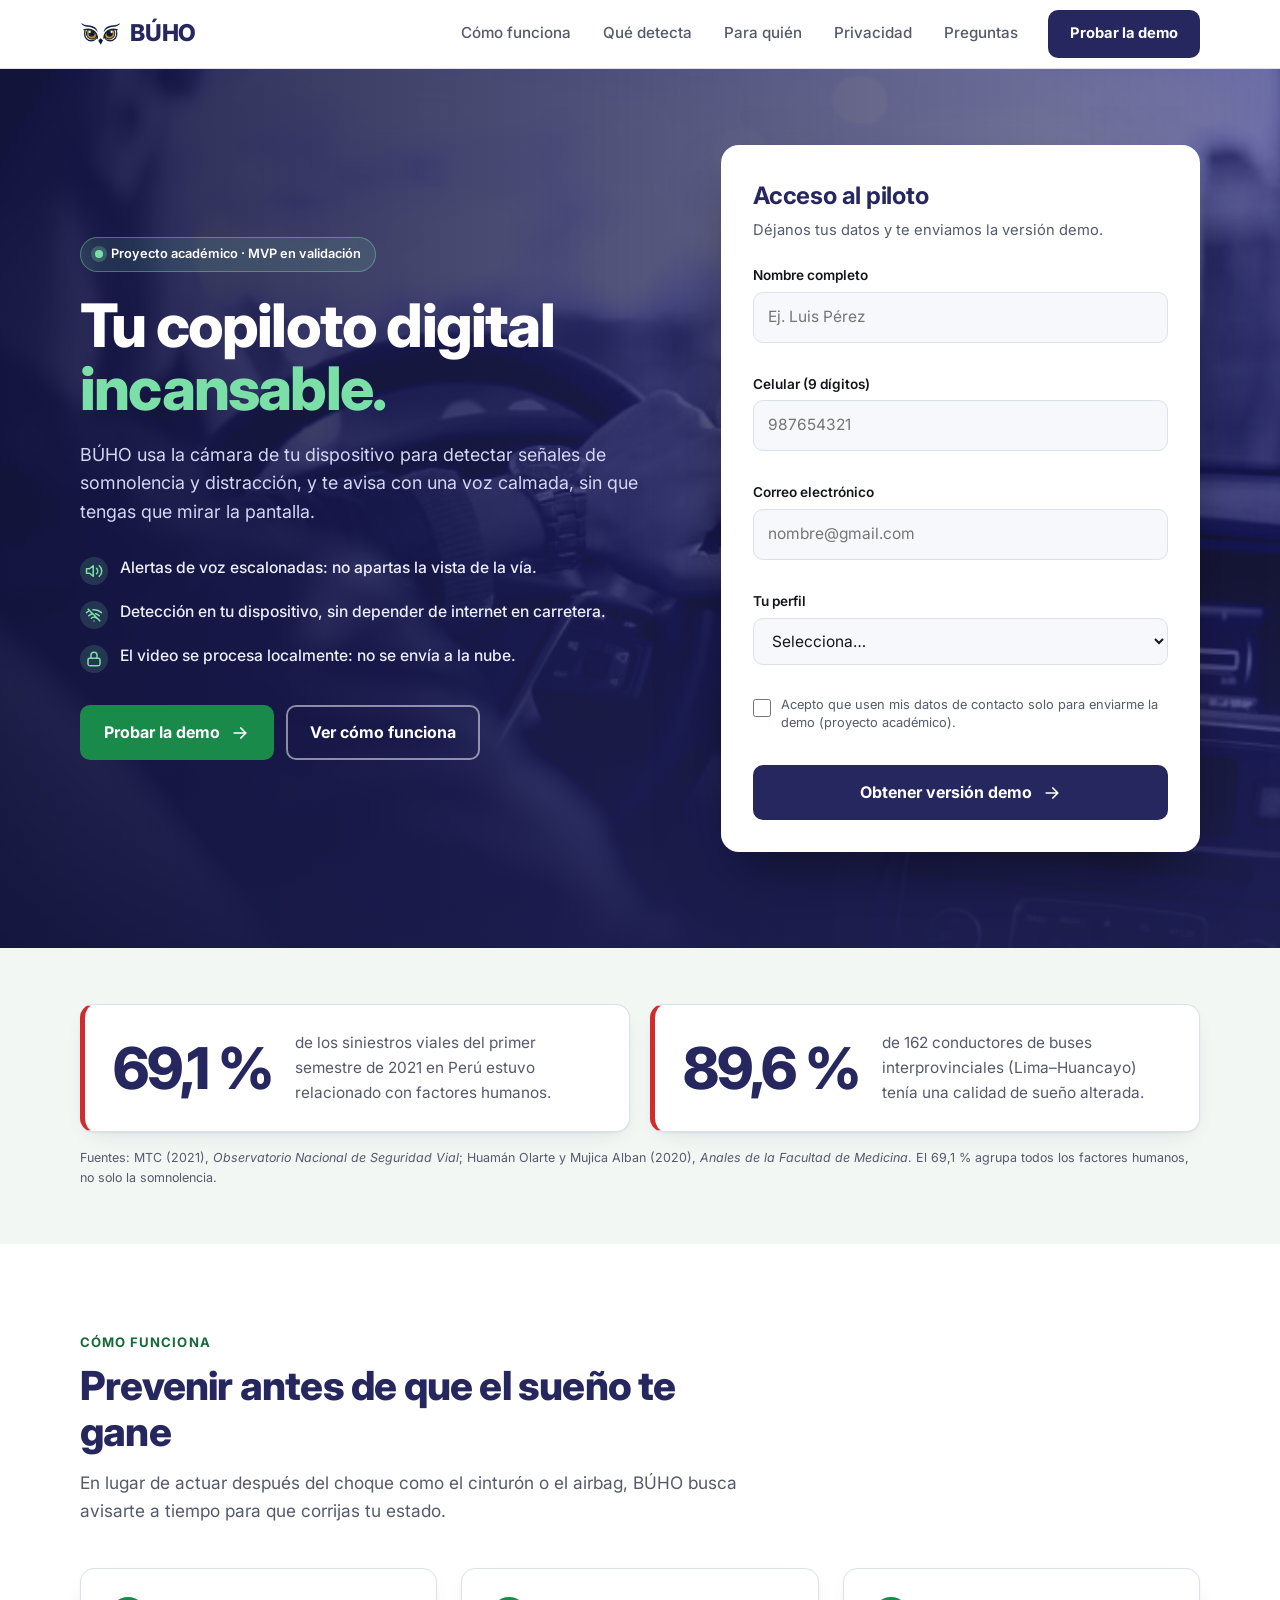
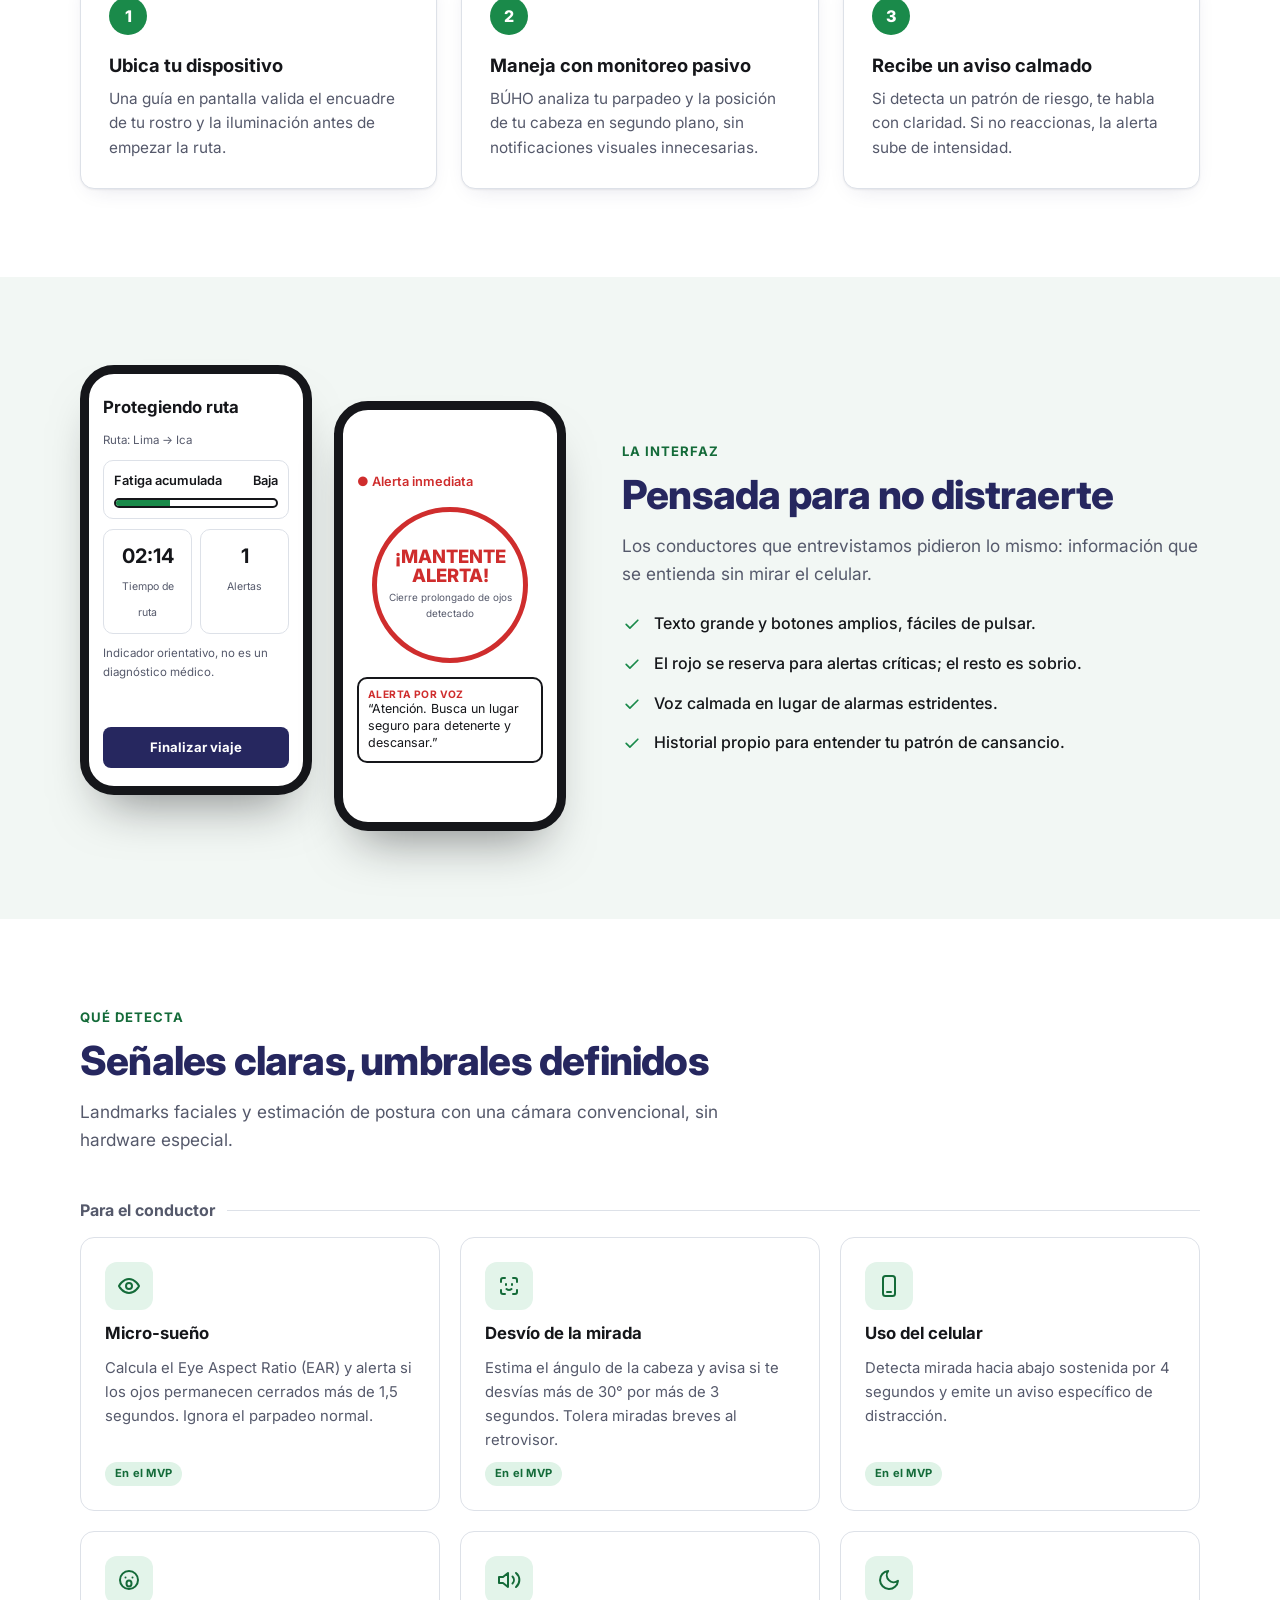
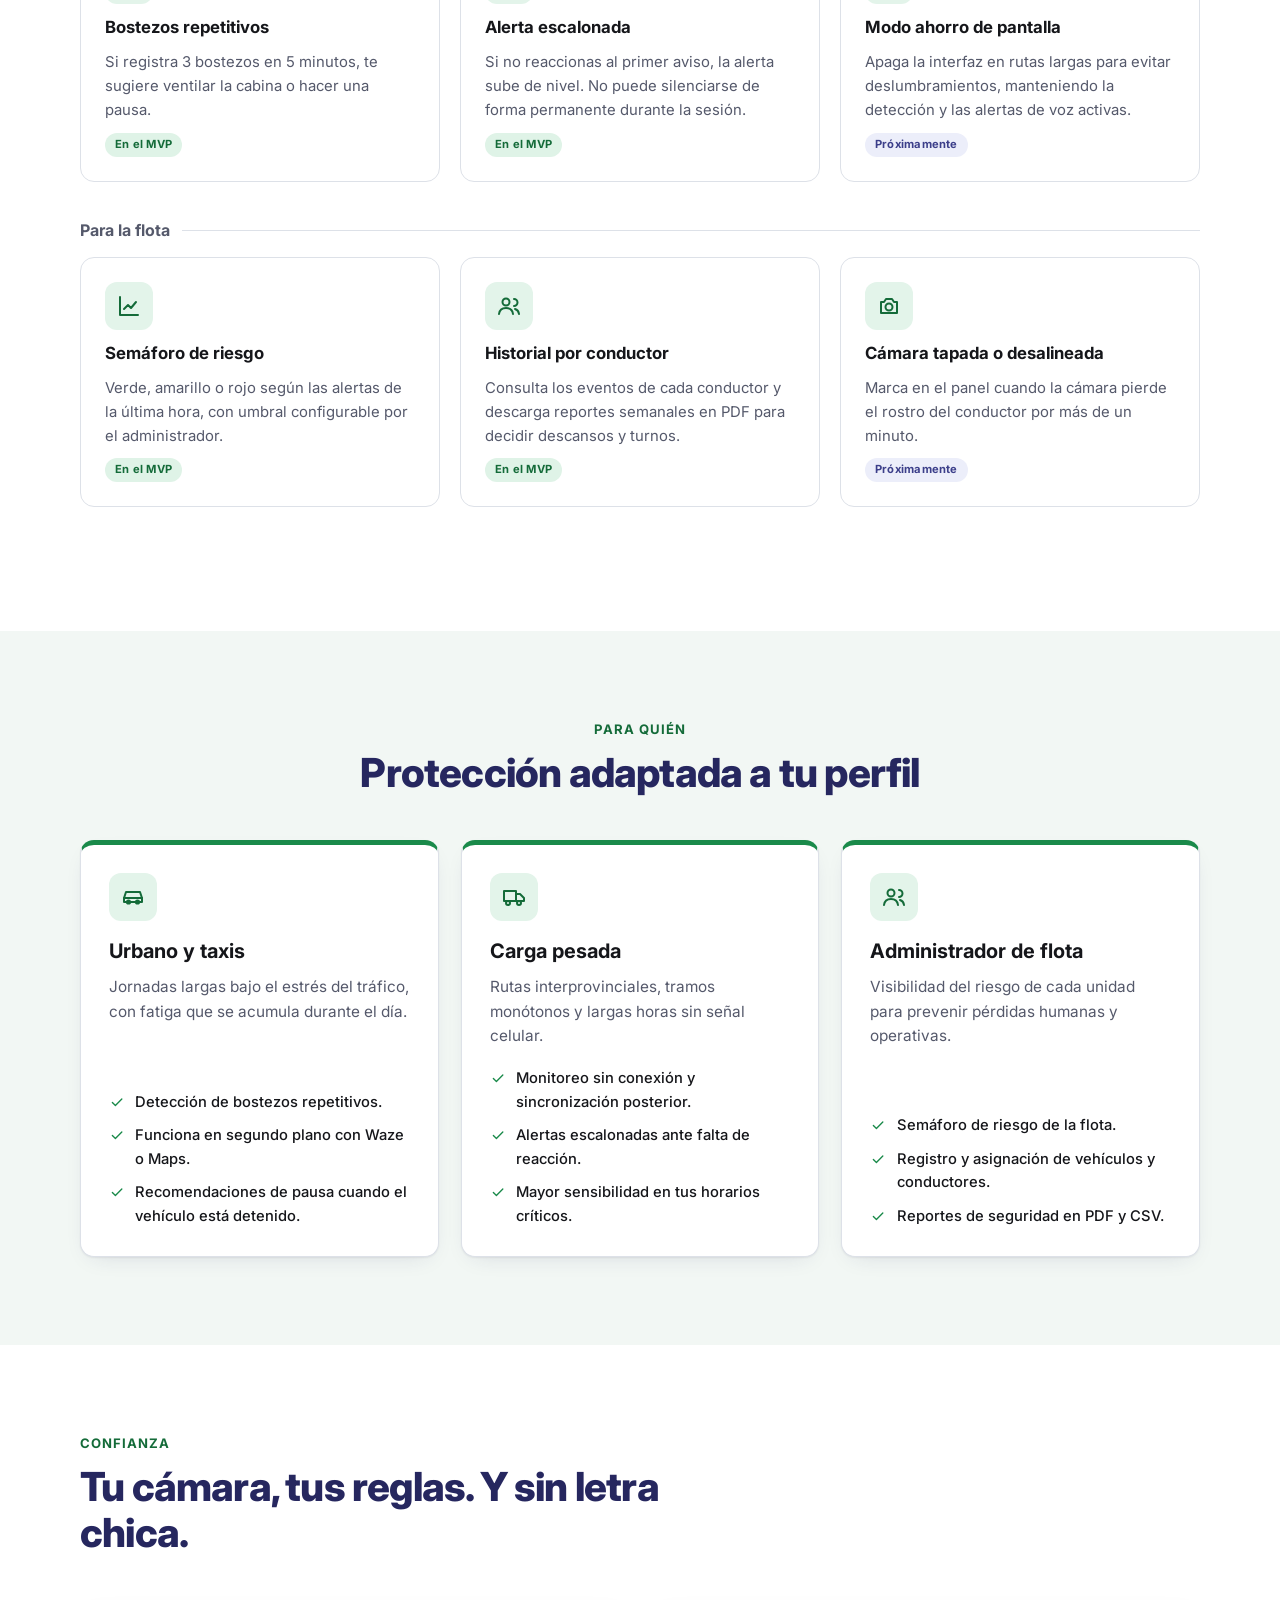
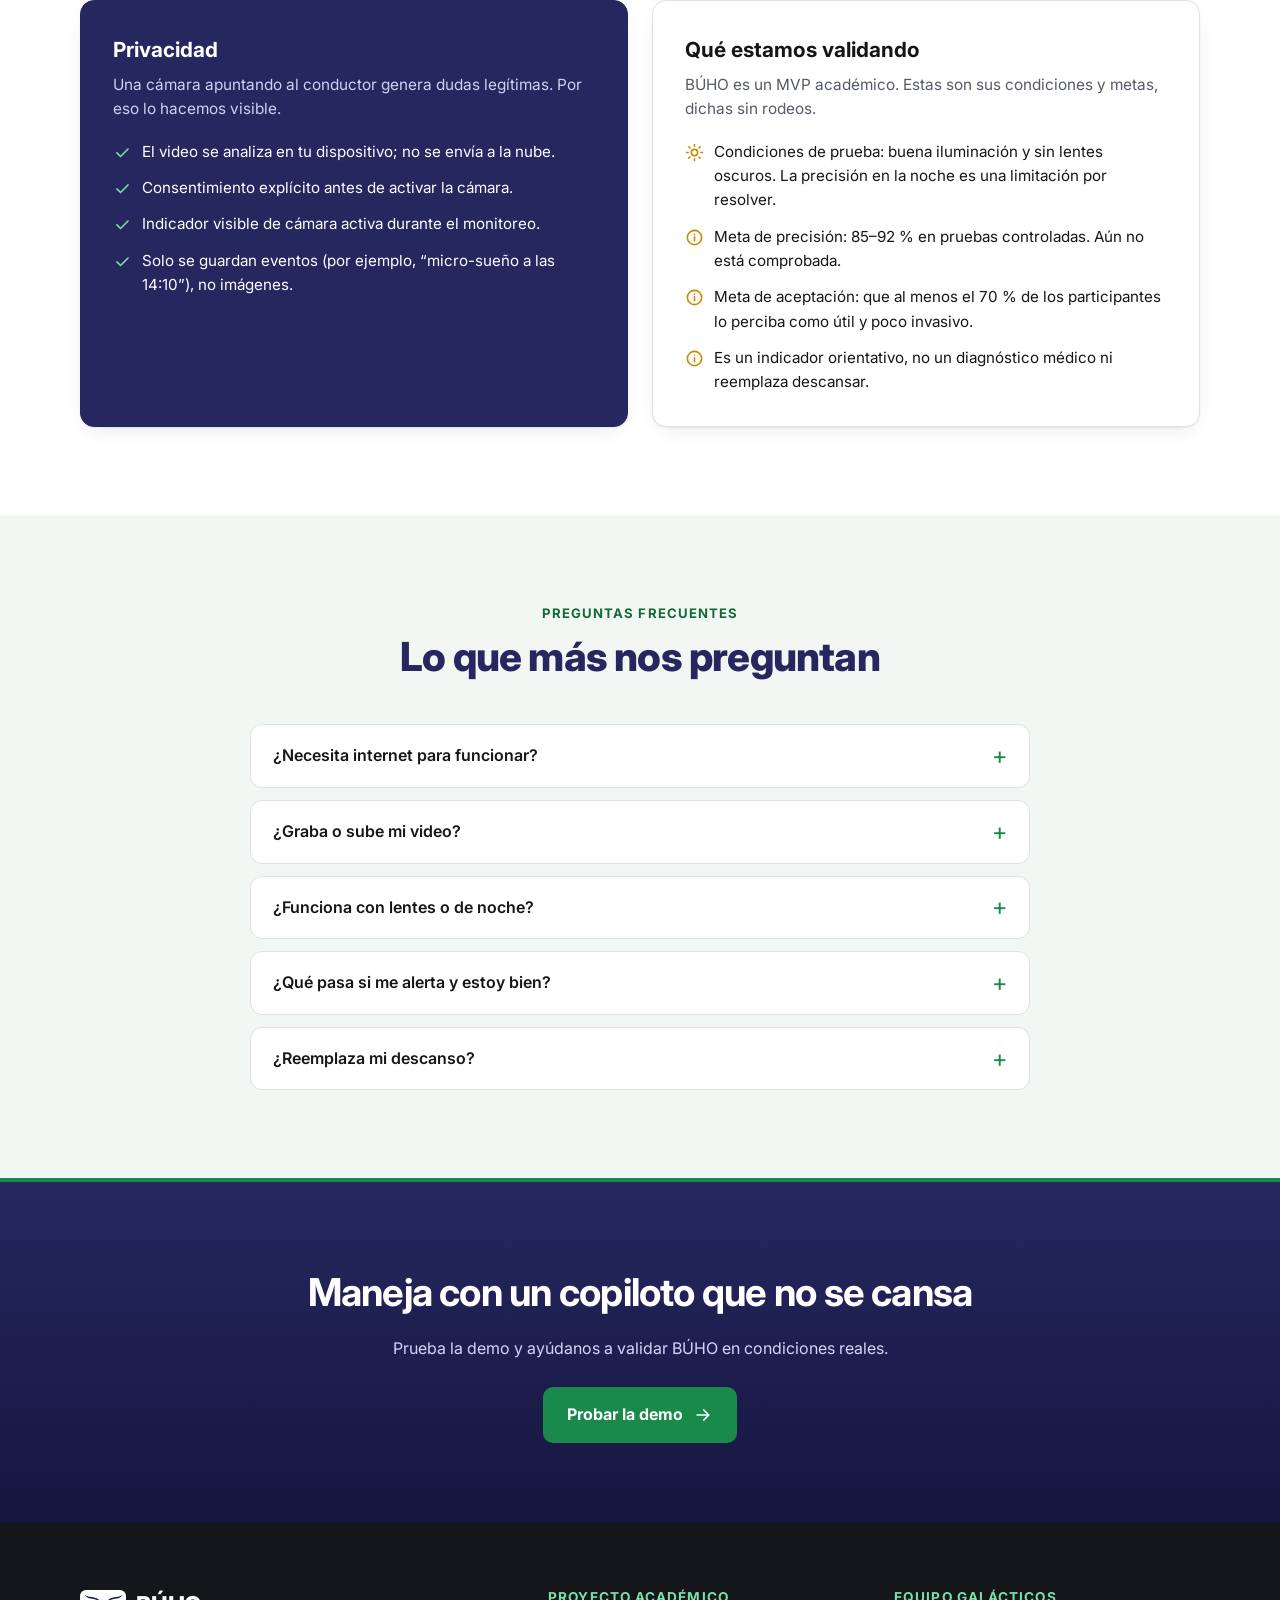
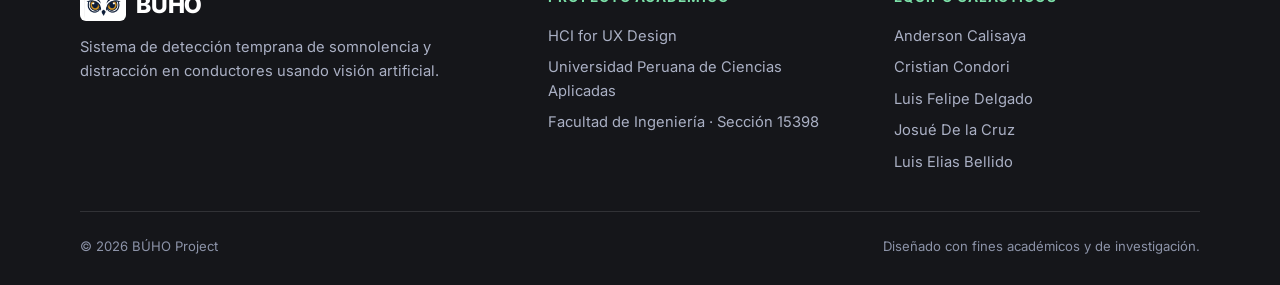
==== index.html @ 2d9fdbb0 "Subida inicial de landing page BUHO" ====
<!DOCTYPE html>
<html lang="es">
<head>
  <meta charset="UTF-8">
  <meta name="viewport" content="width=device-width, initial-scale=1.0">
  <title>BÚHO | Tu copiloto digital incansable</title>
  <meta name="description" content="BÚHO detecta señales de somnolencia y distracción con la cámara de tu dispositivo y te avisa con una alerta de voz calmada, sin que apartes la vista de la vía.">

  <link rel="preconnect" href="https://fonts.googleapis.com">
  <link rel="preconnect" href="https://fonts.gstatic.com" crossorigin>
  <link href="https://fonts.googleapis.com/css2?family=Inter:wght@400;500;600;700;800&display=swap" rel="stylesheet">

  <!-- Separación de estilos en hoja externa -->
  <link rel="icon" href="favicon.ico" type="image/x-icon">
  <link rel="stylesheet" href="css/styles.css">
</head>
<body>
  <a class="skip" href="#contenido">Saltar al contenido</a>

  <!-- Sprite de iconos SVG reutilizables -->
  <svg class="svg-sprite" width="0" height="0" aria-hidden="true">
    <defs>
      <symbol id="i-eye" viewBox="0 0 24 24"><path d="M2 12s3.5-7 10-7 10 7 10 7-3.5 7-10 7S2 12 2 12z"/><circle cx="12" cy="12" r="3"/></symbol>
      <symbol id="i-face" viewBox="0 0 24 24"><path d="M4 8V6a2 2 0 0 1 2-2h2M16 4h2a2 2 0 0 1 2 2v2M20 16v2a2 2 0 0 1-2 2h-2M8 20H6a2 2 0 0 1-2-2v-2"/><path d="M9 10v1M15 10v1M9.5 15c1.5 1.2 3.5 1.2 5 0"/></symbol>
      <symbol id="i-phone" viewBox="0 0 24 24"><rect x="6" y="2" width="12" height="20" rx="2.5"/><path d="M10 18h4"/></symbol>
      <symbol id="i-yawn" viewBox="0 0 24 24"><circle cx="12" cy="12" r="9"/><path d="M8.5 9.5h.01M15.5 9.5h.01"/><ellipse cx="12" cy="15.5" rx="2.5" ry="3"/></symbol>
      <symbol id="i-voice" viewBox="0 0 24 24"><path d="M11 5 6 9H2v6h4l5 4V5z"/><path d="M15.5 8.5a5 5 0 0 1 0 7M19 5a9 9 0 0 1 0 14"/></symbol>
      <symbol id="i-lock" viewBox="0 0 24 24"><rect x="4" y="11" width="16" height="10" rx="2"/><path d="M8 11V7a4 4 0 0 1 8 0v4"/></symbol>
      <symbol id="i-wifi-off" viewBox="0 0 24 24"><path d="M2 2l20 20M8.5 16.4a5 5 0 0 1 7 0M2 8.8a15 15 0 0 1 4.2-2.7M10.7 5.1A15 15 0 0 1 22 8.8M5 12.9a10 10 0 0 1 5.2-2.7M14 10.3a10 10 0 0 1 5 2.6"/><path d="M12 20h.01"/></symbol>
      <symbol id="i-moon" viewBox="0 0 24 24"><path d="M21 12.8A9 9 0 1 1 11.2 3a7 7 0 0 0 9.8 9.8z"/></symbol>
      <symbol id="i-chart" viewBox="0 0 24 24"><path d="M3 3v18h18"/><path d="m7 15 4-4 3 3 5-6"/></symbol>
      <symbol id="i-clock" viewBox="0 0 24 24"><circle cx="12" cy="12" r="9"/><path d="M12 7v5l3 2"/></symbol>
      <symbol id="i-camera" viewBox="0 0 24 24"><path d="M4 8h3l2-3h6l2 3h3v11H4z"/><circle cx="12" cy="13" r="3.5"/></symbol>
      <symbol id="i-car" viewBox="0 0 24 24"><path d="M3 17v-4l2-6h14l2 6v4z"/><path d="M3 13h18"/><circle cx="7.5" cy="17" r="1.6"/><circle cx="16.5" cy="17" r="1.6"/></symbol>
      <symbol id="i-truck" viewBox="0 0 24 24"><path d="M2 6h12v10H2zM14 9h4l4 4v3h-8"/><circle cx="6" cy="18" r="2"/><circle cx="17" cy="18" r="2"/></symbol>
      <symbol id="i-users" viewBox="0 0 24 24"><circle cx="9" cy="8" r="3.5"/><path d="M2 20c.5-4 3.5-6 7-6s6.5 2 7 6M17 5a3.5 3.5 0 0 1 0 7M22 20c-.3-2.5-1.7-4.3-4-5"/></symbol>
      <symbol id="i-check" viewBox="0 0 24 24"><path d="m5 12.5 4.5 4.5L19 7.5"/></symbol>
      <symbol id="i-info" viewBox="0 0 24 24"><circle cx="12" cy="12" r="9"/><path d="M12 11v5M12 8h.01"/></symbol>
      <symbol id="i-arrow" viewBox="0 0 24 24"><path d="M5 12h14M13 6l6 6-6 6"/></symbol>
      <symbol id="i-menu" viewBox="0 0 24 24"><path d="M4 7h16M4 12h16M4 17h16"/></symbol>
      <symbol id="i-sun" viewBox="0 0 24 24"><circle cx="12" cy="12" r="4"/><path d="M12 2v2M12 20v2M2 12h2M20 12h2M4.9 4.9l1.4 1.4M17.7 17.7l1.4 1.4M4.9 19.1l1.4-1.4M17.7 6.3l1.4-1.4"/></symbol>
    </defs>
  </svg>

  <header>
    <div class="wrap barra">
      <a class="marca" href="#inicio" aria-label="BÚHO, ir al inicio">
        <img src="[data-uri]" alt="" aria-hidden="true" width="40" height="26"> BÚHO
      </a>
      <button class="burger" id="burger" type="button" aria-expanded="false" aria-controls="menu" aria-label="Abrir menú">
        <svg class="ico" aria-hidden="true"><use href="#i-menu"/></svg>
      </button>
      <nav class="menu" id="menu" aria-label="Principal">
        <a href="#como-funciona">Cómo funciona</a>
        <a href="#deteccion">Qué detecta</a>
        <a href="#para-quien">Para quién</a>
        <a href="#privacidad">Privacidad</a>
        <a href="#faq">Preguntas</a>
        <a class="btn btn-primario" href="#registro">Probar la demo</a>
      </nav>
    </div>
  </header>

  <main id="contenido">
    <!-- ================= HERO ================= -->
    <section class="hero" id="inicio" aria-labelledby="titulo-hero">
      <div class="wrap hero-grid">
        <div>
          <p class="etiqueta"><span class="punto" aria-hidden="true"></span> Proyecto académico · MVP en validación</p>
          <h1 id="titulo-hero">Tu copiloto digital <em>incansable.</em></h1>
          <p class="lead">BÚHO usa la cámara de tu dispositivo para detectar señales de somnolencia y distracción, y te avisa con una voz calmada, sin que tengas que mirar la pantalla.</p>

          <ul class="puntos-clave">
            <li><svg class="ico" aria-hidden="true"><use href="#i-voice"/></svg> Alertas de voz escalonadas: no apartas la vista de la vía.</li>
            <li><svg class="ico" aria-hidden="true"><use href="#i-wifi-off"/></svg> Detección en tu dispositivo, sin depender de internet en carretera.</li>
            <li><svg class="ico" aria-hidden="true"><use href="#i-lock"/></svg> El video se procesa localmente: no se envía a la nube.</li>
          </ul>

          <div class="hero-acciones">
            <a class="btn btn-verde" href="#registro">Probar la demo <svg class="ico" aria-hidden="true"><use href="#i-arrow"/></svg></a>
            <a class="btn btn-borde" href="#como-funciona">Ver cómo funciona</a>
          </div>
        </div>

        <!-- Formulario en contenedor complementario semántico -->
        <aside class="form-card" id="registro" aria-labelledby="titulo-form">
          <form id="form-demo" novalidate>
            <h2 id="titulo-form">Acceso al piloto</h2>
            <p class="sub">Déjanos tus datos y te enviamos la versión demo.</p>

            <div class="campo" id="c-nombre">
              <label for="nombre">Nombre completo</label>
              <input id="nombre" name="nombre" type="text" autocomplete="name" placeholder="Ej. Luis Pérez" minlength="2" required aria-describedby="e-nombre">
              <p class="err" id="e-nombre" aria-live="polite"></p>
            </div>
            <div class="campo" id="c-cel">
              <label for="cel">Celular (9 dígitos)</label>
              <input id="cel" name="cel" type="tel" inputmode="numeric" autocomplete="tel-national" placeholder="987654321" maxlength="9" pattern="9[0-9]{8}" required aria-describedby="e-cel">
              <p class="err" id="e-cel" aria-live="polite"></p>
            </div>
            <div class="campo" id="c-correo">
              <label for="correo">Correo electrónico</label>
              <input id="correo" name="correo" type="email" autocomplete="email" placeholder="nombre@gmail.com" required aria-describedby="e-correo">
              <p class="err" id="e-correo" aria-live="polite"></p>
            </div>
            <div class="campo" id="c-perfil">
              <label for="perfil">Tu perfil</label>
              <select id="perfil" name="perfil" required aria-describedby="e-perfil">
                <option value="" selected disabled>Selecciona…</option>
                <option value="urbano">Conductor urbano (particular o taxi)</option>
                <option value="pesada">Carga pesada o interprovincial</option>
                <option value="gestor">Gerente o administrador de flota</option>
              </select>
              <p class="err" id="e-perfil" aria-live="polite"></p>
            </div>
            <label class="acepto" id="c-acepto" for="acepto">
              <input type="checkbox" id="acepto" name="acepto" required aria-describedby="e-acepto">
              <span>Acepto que usen mis datos de contacto solo para enviarme la demo (proyecto académico).</span>
            </label>
            <p class="err" id="e-acepto" aria-live="polite"></p>

            <button type="submit" class="btn btn-primario btn-bloque">Obtener versión demo <svg class="ico" aria-hidden="true"><use href="#i-arrow"/></svg></button>
          </form>

          <div class="exito" id="exito" hidden>
            <svg class="ico" aria-hidden="true"><use href="#i-check"/></svg>
            <h2>¡Registro listo!</h2>
            <p id="exito-texto">Gracias, <b id="exito-nombre"></b>. Este es un demo académico: tus datos no se enviaron a ningún servidor.</p>
            <a class="btn btn-primario" id="btn-descarga" href="#" hidden>Abrir la demo <svg class="ico" aria-hidden="true"><use href="#i-arrow"/></svg></a>
          </div>
        </aside>
      </div>
    </section>

    <!-- ================= CIFRAS ================= -->
    <section class="cifras" aria-label="Estadísticas de seguridad vial en Perú">
      <div class="wrap">
        <div class="cifras-grid">
          <div class="cifra reveal">
            <strong>69,1 %</strong>
            <p>de los siniestros viales del primer semestre de 2021 en Perú estuvo relacionado con factores humanos.</p>
          </div>
          <div class="cifra reveal">
            <strong>89,6 %</strong>
            <p>de 162 conductores de buses interprovinciales (Lima–Huancayo) tenía una calidad de sueño alterada.</p>
          </div>
        </div>
        <p class="fuente">Fuentes: MTC (2021), <cite>Observatorio Nacional de Seguridad Vial</cite>; Huamán Olarte y Mujica Alban (2020), <cite>Anales de la Facultad de Medicina</cite>. El 69,1 % agrupa todos los factores humanos, no solo la somnolencia.</p>
      </div>
    </section>

    <!-- ================= CÓMO FUNCIONA ================= -->
    <section id="como-funciona" aria-labelledby="t-como">
      <div class="wrap">
        <div class="cab-seccion">
          <p class="sobre">Cómo funciona</p>
          <h2 class="titulo" id="t-como">Prevenir antes de que el sueño te gane</h2>
          <p class="intro">En lugar de actuar después del choque como el cinturón o el airbag, BÚHO busca avisarte a tiempo para que corrijas tu estado.</p>
        </div>
        <ol class="pasos">
          <li class="paso reveal">
            <h3>Ubica tu dispositivo</h3>
            <p>Una guía en pantalla valida el encuadre de tu rostro y la iluminación antes de empezar la ruta.</p>
          </li>
          <li class="paso reveal">
            <h3>Maneja con monitoreo pasivo</h3>
            <p>BÚHO analiza tu parpadeo y la posición de tu cabeza en segundo plano, sin notificaciones visuales innecesarias.</p>
          </li>
          <li class="paso reveal">
            <h3>Recibe un aviso calmado</h3>
            <p>Si detecta un patrón de riesgo, te habla con claridad. Si no reaccionas, la alerta sube de intensidad.</p>
          </li>
        </ol>
      </div>
    </section>

    <!-- ================= PANTALLAS ================= -->
    <section class="pantallas" aria-labelledby="t-pant">
      <div class="wrap pantallas-grid">
        <figure class="telefonos reveal" role="img" aria-label="Pantallas de la aplicación: monitoreo activo y alerta de somnolencia">
          <div class="tel" aria-hidden="true">
            <h4>Protegiendo ruta</h4>
            <small>Ruta: Lima → Ica</small>
            <div class="t-card">
              <div class="t-fila"><span>Fatiga acumulada</span><span>Baja</span></div>
              <div class="t-barra"><i></i></div>
            </div>
            <div class="t-metricas">
              <div class="t-card"><strong>02:14</strong><span>Tiempo de ruta</span></div>
              <div class="t-card"><strong>1</strong><span>Alertas</span></div>
            </div>
            <small>Indicador orientativo, no es un diagnóstico médico.</small>
            <div class="t-btn">Finalizar viaje</div>
          </div>
          <div class="tel t-alerta" aria-hidden="true">
            <div class="t-fila"><span class="t-estado-alerta">● Alerta inmediata</span></div>
            <div class="t-circulo"><strong>¡MANTENTE ALERTA!</strong><small>Cierre prolongado de ojos detectado</small></div>
            <div class="t-voz"><b>ALERTA POR VOZ</b>“Atención. Busca un lugar seguro para detenerte y descansar.”</div>
          </div>
        </figure>
        <div>
          <p class="sobre">La interfaz</p>
          <h2 class="titulo" id="t-pant">Pensada para no distraerte</h2>
          <p class="intro intro-pantallas">Los conductores que entrevistamos pidieron lo mismo: información que se entienda sin mirar el celular.</p>
          <ul class="lista-tick">
            <li><svg class="ico" aria-hidden="true"><use href="#i-check"/></svg> Texto grande y botones amplios, fáciles de pulsar.</li>
            <li><svg class="ico" aria-hidden="true"><use href="#i-check"/></svg> El rojo se reserva para alertas críticas; el resto es sobrio.</li>
            <li><svg class="ico" aria-hidden="true"><use href="#i-check"/></svg> Voz calmada en lugar de alarmas estridentes.</li>
            <li><svg class="ico" aria-hidden="true"><use href="#i-check"/></svg> Historial propio para entender tu patrón de cansancio.</li>
          </ul>
        </div>
      </div>
    </section>

    <!-- ================= QUÉ DETECTA ================= -->
    <section id="deteccion" aria-labelledby="t-det">
      <div class="wrap">
        <div class="cab-seccion">
          <p class="sobre">Qué detecta</p>
          <h2 class="titulo" id="t-det">Señales claras, umbrales definidos</h2>
          <p class="intro">Landmarks faciales y estimación de postura con una cámara convencional, sin hardware especial.</p>
        </div>

        <h3 class="grupo-titulo">Para el conductor</h3>
        <div class="grid-cards">
          <article class="feature reveal">
            <div class="f-ico"><svg class="ico" aria-hidden="true"><use href="#i-eye"/></svg></div>
            <h3>Micro-sueño</h3>
            <p>Calcula el Eye Aspect Ratio (EAR) y alerta si los ojos permanecen cerrados más de 1,5 segundos. Ignora el parpadeo normal.</p>
            <span class="tag tag-mvp">En el MVP</span>
          </article>
          <article class="feature reveal">
            <div class="f-ico"><svg class="ico" aria-hidden="true"><use href="#i-face"/></svg></div>
            <h3>Desvío de la mirada</h3>
            <p>Estima el ángulo de la cabeza y avisa si te desvías más de 30° por más de 3 segundos. Tolera miradas breves al retrovisor.</p>
            <span class="tag tag-mvp">En el MVP</span>
          </article>
          <article class="feature reveal">
            <div class="f-ico"><svg class="ico" aria-hidden="true"><use href="#i-phone"/></svg></div>
            <h3>Uso del celular</h3>
            <p>Detecta mirada hacia abajo sostenida por 4 segundos y emite un aviso específico de distracción.</p>
            <span class="tag tag-mvp">En el MVP</span>
          </article>
          <article class="feature reveal">
            <div class="f-ico"><svg class="ico" aria-hidden="true"><use href="#i-yawn"/></svg></div>
            <h3>Bostezos repetitivos</h3>
            <p>Si registra 3 bostezos en 5 minutos, te sugiere ventilar la cabina o hacer una pausa.</p>
            <span class="tag tag-mvp">En el MVP</span>
          </article>
          <article class="feature reveal">
            <div class="f-ico"><svg class="ico" aria-hidden="true"><use href="#i-voice"/></svg></div>
            <h3>Alerta escalonada</h3>
            <p>Si no reaccionas al primer aviso, la alerta sube de nivel. No puede silenciarse de forma permanente durante la sesión.</p>
            <span class="tag tag-mvp">En el MVP</span>
          </article>
          <article class="feature reveal">
            <div class="f-ico"><svg class="ico" aria-hidden="true"><use href="#i-moon"/></svg></div>
            <h3>Modo ahorro de pantalla</h3>
            <p>Apaga la interfaz en rutas largas para evitar deslumbramientos, manteniendo la detección y las alertas de voz activas.</p>
            <span class="tag tag-prox">Próximamente</span>
          </article>
        </div>

        <h3 class="grupo-titulo">Para la flota</h3>
        <div class="grid-cards">
          <article class="feature reveal">
            <div class="f-ico"><svg class="ico" aria-hidden="true"><use href="#i-chart"/></svg></div>
            <h3>Semáforo de riesgo</h3>
            <p>Verde, amarillo o rojo según las alertas de la última hora, con umbral configurable por el administrador.</p>
            <span class="tag tag-mvp">En el MVP</span>
          </article>
          <article class="feature reveal">
            <div class="f-ico"><svg class="ico" aria-hidden="true"><use href="#i-users"/></svg></div>
            <h3>Historial por conductor</h3>
            <p>Consulta los eventos de cada conductor y descarga reportes semanales en PDF para decidir descansos y turnos.</p>
            <span class="tag tag-mvp">En el MVP</span>
          </article>
          <article class="feature reveal">
            <div class="f-ico"><svg class="ico" aria-hidden="true"><use href="#i-camera"/></svg></div>
            <h3>Cámara tapada o desalineada</h3>
            <p>Marca en el panel cuando la cámara pierde el rostro del conductor por más de un minuto.</p>
            <span class="tag tag-prox">Próximamente</span>
          </article>
        </div>
      </div>
    </section>

    <!-- ================= PARA QUIÉN ================= -->
    <section class="segmentos" id="para-quien" aria-labelledby="t-seg">
      <div class="wrap">
        <div class="cab-seccion centro">
          <p class="sobre">Para quién</p>
          <h2 class="titulo" id="t-seg">Protección adaptada a tu perfil</h2>
        </div>
        <div class="seg-grid">
          <article class="seg reveal">
            <div class="f-ico"><svg class="ico" aria-hidden="true"><use href="#i-car"/></svg></div>
            <h3>Urbano y taxis</h3>
            <p>Jornadas largas bajo el estrés del tráfico, con fatiga que se acumula durante el día.</p>
            <ul>
              <li><svg class="ico" aria-hidden="true"><use href="#i-check"/></svg> Detección de bostezos repetitivos.</li>
              <li><svg class="ico" aria-hidden="true"><use href="#i-check"/></svg> Funciona en segundo plano con Waze o Maps.</li>
              <li><svg class="ico" aria-hidden="true"><use href="#i-check"/></svg> Recomendaciones de pausa cuando el vehículo está detenido.</li>
            </ul>
          </article>
          <article class="seg reveal">
            <div class="f-ico"><svg class="ico" aria-hidden="true"><use href="#i-truck"/></svg></div>
            <h3>Carga pesada</h3>
            <p>Rutas interprovinciales, tramos monótonos y largas horas sin señal celular.</p>
            <ul>
              <li><svg class="ico" aria-hidden="true"><use href="#i-check"/></svg> Monitoreo sin conexión y sincronización posterior.</li>
              <li><svg class="ico" aria-hidden="true"><use href="#i-check"/></svg> Alertas escalonadas ante falta de reacción.</li>
              <li><svg class="ico" aria-hidden="true"><use href="#i-check"/></svg> Mayor sensibilidad en tus horarios críticos.</li>
            </ul>
          </article>
          <article class="seg reveal">
            <div class="f-ico"><svg class="ico" aria-hidden="true"><use href="#i-users"/></svg></div>
            <h3>Administrador de flota</h3>
            <p>Visibilidad del riesgo de cada unidad para prevenir pérdidas humanas y operativas.</p>
            <ul>
              <li><svg class="ico" aria-hidden="true"><use href="#i-check"/></svg> Semáforo de riesgo de la flota.</li>
              <li><svg class="ico" aria-hidden="true"><use href="#i-check"/></svg> Registro y asignación de vehículos y conductores.</li>
              <li><svg class="ico" aria-hidden="true"><use href="#i-check"/></svg> Reportes de seguridad en PDF y CSV.</li>
            </ul>
          </article>
        </div>
      </div>
    </section>

    <!-- ================= PRIVACIDAD Y TRANSPARENCIA ================= -->
    <section id="privacidad" aria-labelledby="t-priv">
      <div class="wrap">
        <div class="cab-seccion">
          <p class="sobre">Confianza</p>
          <h2 class="titulo" id="t-priv">Tu cámara, tus reglas. Y sin letra chica.</h2>
        </div>
        <div class="dos-col">
          <article class="panel oscuro reveal">
            <h3>Privacidad</h3>
            <p>Una cámara apuntando al conductor genera dudas legítimas. Por eso lo hacemos visible.</p>
            <ul>
              <li><svg class="ico" aria-hidden="true"><use href="#i-check"/></svg> El video se analiza en tu dispositivo; no se envía a la nube.</li>
              <li><svg class="ico" aria-hidden="true"><use href="#i-check"/></svg> Consentimiento explícito antes de activar la cámara.</li>
              <li><svg class="ico" aria-hidden="true"><use href="#i-check"/></svg> Indicador visible de cámara activa durante el monitoreo.</li>
              <li><svg class="ico" aria-hidden="true"><use href="#i-check"/></svg> Solo se guardan eventos (por ejemplo, “micro-sueño a las 14:10”), no imágenes.</li>
            </ul>
          </article>
          <article class="panel reveal">
            <h3>Qué estamos validando</h3>
            <p>BÚHO es un MVP académico. Estas son sus condiciones y metas, dichas sin rodeos.</p>
            <ul>
              <li><svg class="ico" aria-hidden="true"><use href="#i-sun"/></svg> Condiciones de prueba: buena iluminación y sin lentes oscuros. La precisión en la noche es una limitación por resolver.</li>
              <li><svg class="ico" aria-hidden="true"><use href="#i-info"/></svg> Meta de precisión: 85–92 % en pruebas controladas. Aún no está comprobada.</li>
              <li><svg class="ico" aria-hidden="true"><use href="#i-info"/></svg> Meta de aceptación: que al menos el 70 % de los participantes lo perciba como útil y poco invasivo.</li>
              <li><svg class="ico" aria-hidden="true"><use href="#i-info"/></svg> Es un indicador orientativo, no un diagnóstico médico ni reemplaza descansar.</li>
            </ul>
          </article>
        </div>
      </div>
    </section>

    <!-- ================= FAQ ================= -->
    <section id="faq" class="seccion-faq" aria-labelledby="t-faq">
      <div class="wrap">
        <div class="cab-seccion centro">
          <p class="sobre">Preguntas frecuentes</p>
          <h2 class="titulo" id="t-faq">Lo que más nos preguntan</h2>
        </div>
        <div class="faq">
          <details>
            <summary>¿Necesita internet para funcionar?</summary>
            <p>No para detectar ni para alertar: el análisis ocurre en tu dispositivo. Los eventos se guardan localmente y se sincronizan cuando recuperas conexión.</p>
          </details>
          <details>
            <summary>¿Graba o sube mi video?</summary>
            <p>No. La cámara se usa para analizar tu rostro en tiempo real y el video no se envía a la nube. Lo que se guarda son eventos, como la hora y el tipo de alerta.</p>
          </details>
          <details>
            <summary>¿Funciona con lentes o de noche?</summary>
            <p>En el MVP medimos la caída de precisión con luz diurna, luz artificial, lentes transparentes y lentes oscuros. Con lentes oscuros o poca luz puede fallar, y es una limitación que estamos documentando.</p>
          </details>
          <details>
            <summary>¿Qué pasa si me alerta y estoy bien?</summary>
            <p>Puedes ajustar el tipo de alerta y el volumen. Las alertas por somnolencia no se pueden silenciar de forma permanente durante una sesión activa, por seguridad.</p>
          </details>
          <details>
            <summary>¿Reemplaza mi descanso?</summary>
            <p>No. BÚHO es un apoyo para detectar señales tempranas, no un diagnóstico médico. Si estás cansado, detente en un lugar seguro.</p>
          </details>
        </div>
      </div>
    </section>

    <!-- ================= CTA FINAL ================= -->
    <section class="cta-final" aria-labelledby="t-cta">
      <div class="wrap">
        <h2 id="t-cta">Maneja con un copiloto que no se cansa</h2>
        <p>Prueba la demo y ayúdanos a validar BÚHO en condiciones reales.</p>
        <a class="btn btn-verde" href="#registro">Probar la demo <svg class="ico" aria-hidden="true"><use href="#i-arrow"/></svg></a>
      </div>
    </section>
  </main>

  <footer>
    <div class="wrap">
      <div class="footer-grid">
        <div>
          <div class="marca"><img src="[data-uri]" alt="" aria-hidden="true" width="40" height="26"> BÚHO</div>
          <p>Sistema de detección temprana de somnolencia y distracción en conductores usando visión artificial.</p>
        </div>
        <div>
          <h4>Proyecto académico</h4>
          <ul>
            <li>HCI for UX Design</li>
            <li>Universidad Peruana de Ciencias Aplicadas</li>
            <li>Facultad de Ingeniería · Sección 15398</li>
          </ul>
        </div>
        <div>
          <h4>Equipo Galácticos</h4>
          <ul>
            <li>Anderson Calisaya</li>
            <li>Cristian Condori</li>
            <li>Luis Felipe Delgado</li>
            <li>Josué De la Cruz</li>
            <li>Luis Elias Bellido</li>
          </ul>
        </div>
      </div>
      <div class="copy">
        <span>© 2026 BÚHO Project</span>
        <span>Diseñado con fines académicos y de investigación.</span>
      </div>
    </div>
  </footer>

  <!-- Carga del script externo al final del documento para acelerar el renderizado -->
  <script src="js/main.js"></script>
</body>
</html>
---- css/styles.css ----
/* BÚHO · Landing · hoja de estilos */
/* ===== Guía de estilos BÚHO: fondo blanco, azul marino para acciones, rojo/naranja solo para alertas ===== */
:root {
  --navy: #26275f;
  --navy-dark: #15163f;
  --navy-soft: #eceefa;
  --ink: #15161a;
  --muted: #55596b;
  --bg: #f2f7f4;
  --card: #ffffff;
  --line: #dde1e8;
  --ok: #1a8a4a;
  --green: #1a8a4a;
  --green-dark: #146b39;
  --green-soft: #e3f4ea;
  --mint: #7be0a8;
  --warn: #c98a00;
  --danger: #cf2d2d;
  --radius: 14px;
  --shadow: 0 1px 2px rgba(21, 22, 26, .06), 0 8px 24px -12px rgba(38, 39, 95, .18);
  --max: 1120px;
}

* { box-sizing: border-box; margin: 0; padding: 0; }
html { scroll-behavior: smooth; scroll-padding-top: 84px; }
body { font-family: "Inter", system-ui, "Segoe UI", sans-serif; color: var(--ink); background: #fff; line-height: 1.6; -webkit-font-smoothing: antialiased; }
img, svg { display: block; max-width: 100%; }
a { color: inherit; }
:focus-visible { outline: 3px solid #3b82f6; outline-offset: 3px; border-radius: 6px; }
.wrap { width: min(var(--max), 100% - 40px); margin-inline: auto; }
.ico { width: 1.25em; height: 1.25em; fill: none; stroke: currentColor; stroke-width: 2; stroke-linecap: round; stroke-linejoin: round; flex: none; }
.svg-sprite { position: absolute; }

.skip { position: absolute; left: 12px; top: -60px; background: var(--navy); color: #fff; padding: 10px 16px; border-radius: 8px; z-index: 2000; text-decoration: none; font-weight: 600; }
.skip:focus { top: 12px; }

/* ---------- Botones ---------- */
.btn { display: inline-flex; align-items: center; justify-content: center; gap: 10px; border: 2px solid transparent; border-radius: 10px; padding: 13px 22px; font: inherit; font-weight: 700; font-size: 1rem; cursor: pointer; text-decoration: none; transition: background .2s, color .2s, border-color .2s, transform .2s; }
.btn-primario { background: var(--navy); color: #fff; }
.btn-primario:hover { background: var(--navy-dark); transform: translateY(-1px); }
.btn-borde { background: transparent; color: #fff; border-color: rgba(255, 255, 255, .5); }
.btn-borde:hover { background: rgba(255, 255, 255, .1); border-color: #fff; }
.btn-blanco { background: #fff; color: var(--navy); }
.btn-blanco:hover { background: var(--navy-soft); }
.btn-verde { background: var(--green); color: #fff; }
.btn-verde:hover { background: var(--green-dark); transform: translateY(-1px); }
.btn-bloque { width: 100%; }

/* ---------- Cabecera ---------- */
header { position: sticky; top: 0; z-index: 1000; background: rgba(255, 255, 255, .92); backdrop-filter: blur(10px); -webkit-backdrop-filter: blur(10px); border-bottom: 1px solid var(--line); }
.barra { display: flex; align-items: center; justify-content: space-between; height: 68px; gap: 16px; }
.marca { display: flex; align-items: center; gap: 10px; font-weight: 800; font-size: 1.45rem; color: var(--navy); text-decoration: none; letter-spacing: -.01em; }
.marca img { width: 40px; height: auto; }
.menu { display: flex; align-items: center; gap: 28px; }
.menu a:not(.btn) { text-decoration: none; color: var(--muted); font-weight: 500; font-size: .95rem; padding: 6px 2px; border-bottom: 2px solid transparent; }
.menu a:not(.btn):hover { color: var(--navy); border-color: var(--green); }
.menu .btn { padding: 10px 20px; font-size: .92rem; }
.burger { display: none; background: none; border: 1.5px solid var(--line); border-radius: 10px; width: 44px; height: 44px; place-items: center; color: var(--navy); cursor: pointer; }

/* ---------- Hero ---------- */
.hero { position: relative; color: #fff; background: var(--navy-dark); padding: 76px 0 96px; overflow: hidden; isolation: isolate; }
/* Foto de fondo teñida de azul (duotono): la imagen aporta la luminosidad y el azul marino el color */
.hero::before { content: ""; position: absolute; inset: 0; z-index: -2; background: var(--navy) url("../assets/images/fondo.jpg") center / cover no-repeat; background-blend-mode: luminosity; filter: saturate(1.1) contrast(1.05); }
/* Degradado para que el texto siempre se lea bien */
.hero::after { content: ""; position: absolute; inset: 0; z-index: -1; background: linear-gradient(90deg, rgba(21, 22, 63, .92) 0%, rgba(30, 31, 82, .78) 45%, rgba(38, 39, 95, .55) 100%), linear-gradient(180deg, rgba(21, 22, 63, .0) 55%, rgba(21, 22, 63, .9) 100%); }
.hero-grid { display: grid; grid-template-columns: 1.1fr .9fr; gap: 56px; align-items: center; }
.etiqueta { display: inline-flex; align-items: center; gap: 8px; background: rgba(123, 224, 168, .12); border: 1px solid rgba(123, 224, 168, .4); padding: 6px 14px; border-radius: 999px; font-size: .8rem; font-weight: 600; margin-bottom: 22px; }
.punto { width: 8px; height: 8px; border-radius: 50%; background: var(--mint); box-shadow: 0 0 0 4px rgba(123, 224, 168, .25); }
.hero h1 { font-size: clamp(2.3rem, 5.4vw, 3.75rem); line-height: 1.06; letter-spacing: -.03em; font-weight: 800; margin-bottom: 20px; }
.hero h1 em { font-style: normal; color: var(--mint); }
.hero .lead { font-size: 1.12rem; color: #d3d6f5; max-width: 34em; margin-bottom: 28px; }
.puntos-clave { list-style: none; display: grid; gap: 14px; margin-bottom: 32px; }
.puntos-clave li { display: flex; gap: 12px; align-items: flex-start; color: #eceefc; font-weight: 500; font-size: .98rem; }
.puntos-clave .ico { margin-top: 2px; color: var(--mint); background: rgba(123, 224, 168, .16); padding: 5px; border-radius: 50%; width: 28px; height: 28px; }
.hero-acciones { display: flex; flex-wrap: wrap; gap: 12px; }

/* Formulario */
.form-card { background: #fff; color: var(--ink); border-radius: 18px; padding: 32px; box-shadow: 0 30px 60px -20px rgba(0, 0, 0, .55); }
.form-card h2 { font-size: 1.5rem; color: var(--navy); letter-spacing: -.01em; }
.form-card .sub { color: var(--muted); font-size: .92rem; margin: 4px 0 22px; }
.campo { margin-bottom: 14px; }
.campo label { display: block; font-weight: 600; font-size: .85rem; margin-bottom: 5px; }
.campo input, .campo select { width: 100%; padding: 12px 14px; border: 1.5px solid var(--line); border-radius: 10px; background: #f7f8fb; font: inherit; font-size: .97rem; color: var(--ink); transition: border-color .2s, box-shadow .2s, background .2s; }
.campo input:focus, .campo select:focus { outline: none; border-color: var(--navy); background: #fff; box-shadow: 0 0 0 4px rgba(38, 39, 95, .12); }
.campo.error input, .campo.error select { border-color: var(--danger); }
.err { color: var(--danger); font-size: .8rem; min-height: 1.1em; margin-top: 3px; }
.acepto { display: flex; gap: 10px; align-items: flex-start; font-size: .8rem; color: var(--muted); margin: 6px 0 4px; line-height: 1.45; }
.acepto input { margin-top: 3px; width: 18px; height: 18px; accent-color: var(--navy); flex: none; }
.acepto.error { color: var(--danger); }
#e-acepto { margin-bottom: 14px; }
.exito { text-align: center; padding: 18px 4px; }
.exito .ico { width: 54px; height: 54px; margin: 0 auto 14px; color: var(--ok); background: #e3f4ea; border-radius: 50%; padding: 13px; }
.exito h2 { margin-bottom: 8px; }
.exito p { color: var(--muted); font-size: .95rem; margin-bottom: 16px; }

/* ---------- Secciones ---------- */
section { padding: 88px 0; }
.cab-seccion { max-width: 680px; margin-bottom: 44px; }
.cab-seccion.centro { margin-inline: auto; text-align: center; }
.sobre { color: var(--green-dark); font-weight: 700; font-size: .82rem; letter-spacing: .08em; text-transform: uppercase; margin-bottom: 10px; }
h2.titulo { font-size: clamp(1.8rem, 3.6vw, 2.5rem); line-height: 1.15; letter-spacing: -.02em; color: var(--navy); font-weight: 800; }
.cab-seccion p.intro, .intro-pantallas { color: var(--muted); font-size: 1.08rem; margin-top: 14px; }

/* Cifras */
.cifras { background: var(--bg); padding: 56px 0; }
.cifras-grid { display: grid; grid-template-columns: repeat(2, 1fr); gap: 20px; }
.cifra { background: #fff; border: 1px solid var(--line); border-left: 5px solid var(--danger); border-radius: var(--radius); padding: 26px 28px; display: flex; gap: 22px; align-items: center; box-shadow: var(--shadow); }
.cifra strong { font-size: clamp(2.6rem, 5vw, 3.6rem); line-height: 1; letter-spacing: -.03em; color: var(--navy); font-weight: 800; white-space: nowrap; }
.cifra p { color: var(--muted); font-size: .96rem; }
.fuente { margin-top: 16px; font-size: .78rem; color: var(--muted); }

/* Cómo funciona */
.pasos { list-style: none; display: grid; grid-template-columns: repeat(3, 1fr); gap: 24px; counter-reset: paso; }
.paso { position: relative; background: #fff; border: 1px solid var(--line); border-radius: var(--radius); padding: 28px; box-shadow: var(--shadow); counter-increment: paso; }
.paso::before { content: counter(paso); display: grid; place-items: center; width: 38px; height: 38px; border-radius: 50%; background: var(--green); color: #fff; font-weight: 800; margin-bottom: 16px; }
.paso h3 { font-size: 1.15rem; margin-bottom: 6px; color: var(--ink); }
.paso p { color: var(--muted); font-size: .96rem; }

/* Pantallas */
.pantallas { background: var(--bg); }
.pantallas-grid { display: grid; grid-template-columns: .9fr 1.1fr; gap: 56px; align-items: center; }
.telefonos { display: flex; gap: 22px; justify-content: center; align-items: flex-start; }
.tel { width: 232px; border: 9px solid var(--ink); border-radius: 34px; background: #fff; padding: 20px 14px 18px; box-shadow: 0 30px 50px -24px rgba(21, 22, 26, .5); min-height: 430px; display: flex; flex-direction: column; gap: 10px; }
.tel:nth-child(2) { margin-top: 36px; }
.tel h4 { font-size: 1.05rem; color: var(--ink); }
.tel small { color: var(--muted); font-size: .72rem; }
.t-card { border: 1px solid var(--line); border-radius: 10px; padding: 10px; }
.t-fila { display: flex; justify-content: space-between; align-items: center; font-size: .8rem; font-weight: 600; }
.t-estado-alerta { color: var(--danger); }
.t-barra { height: 10px; border: 2px solid var(--ink); border-radius: 999px; overflow: hidden; margin-top: 7px; }
.t-barra i { display: block; height: 100%; width: 34%; background: var(--ok); }
.t-metricas { display: grid; grid-template-columns: 1fr 1fr; gap: 8px; text-align: center; }
.t-metricas strong { display: block; font-size: 1.25rem; }
.t-metricas span { font-size: .66rem; color: var(--muted); }
.t-btn { margin-top: auto; background: var(--navy); color: #fff; text-align: center; padding: 10px; border-radius: 8px; font-weight: 700; font-size: .82rem; }
.t-alerta { text-align: center; justify-content: center; }
.t-circulo { border: 5px solid var(--danger); border-radius: 50%; width: 156px; aspect-ratio: 1; margin: 4px auto; display: grid; place-content: center; padding: 10px; }
.t-circulo strong { color: var(--danger); font-size: 1.15rem; line-height: 1.05; font-weight: 800; }
.t-circulo small { margin-top: 5px; font-size: .62rem; }
.t-voz { border: 2px solid var(--ink); border-radius: 10px; padding: 9px; text-align: left; font-size: .78rem; line-height: 1.35; }
.t-voz b { display: block; color: var(--danger); font-size: .64rem; letter-spacing: .04em; }
.lista-tick { list-style: none; display: grid; gap: 14px; margin-top: 24px; }
.lista-tick li { display: flex; gap: 12px; color: var(--ink); font-weight: 500; }
.lista-tick .ico { color: var(--ok); margin-top: 3px; }

/* Qué detecta */
.grupo-titulo { font-size: 1rem; font-weight: 700; color: var(--muted); margin: 0 0 14px; display: flex; align-items: center; gap: 12px; }
.grupo-titulo::after { content: ""; flex: 1; height: 1px; background: var(--line); }
.grid-cards { display: grid; grid-template-columns: repeat(3, 1fr); gap: 20px; margin-bottom: 36px; }
.feature { background: #fff; border: 1px solid var(--line); border-radius: var(--radius); padding: 24px; display: flex; flex-direction: column; gap: 10px; transition: box-shadow .25s, transform .25s, border-color .25s; }
.feature:hover { box-shadow: var(--shadow); transform: translateY(-3px); border-color: #a9d9bc; }
.f-ico { width: 48px; height: 48px; border-radius: 12px; background: var(--green-soft); color: var(--green-dark); display: grid; place-items: center; }
.f-ico .ico { width: 24px; height: 24px; }
.feature h3 { font-size: 1.05rem; }
.feature p { color: var(--muted); font-size: .93rem; flex: 1; }
.tag { align-self: flex-start; font-size: .7rem; font-weight: 700; padding: 3px 10px; border-radius: 999px; letter-spacing: .02em; }
.tag-mvp { background: #dff3e7; color: #146b39; }
.tag-prox { background: #eceefa; color: #3c3f8a; }

/* Segmentos */
.segmentos { background: var(--bg); }
.seg-grid { display: grid; grid-template-columns: repeat(3, 1fr); gap: 22px; }
.seg { background: #fff; border: 1px solid var(--line); border-top: 5px solid var(--green); border-radius: var(--radius); padding: 28px; box-shadow: var(--shadow); display: flex; flex-direction: column; }
.seg .f-ico { margin-bottom: 14px; }
.seg h3 { font-size: 1.25rem; margin-bottom: 8px; }
.seg > p { color: var(--muted); font-size: .96rem; margin-bottom: 18px; }
.seg ul { list-style: none; display: grid; gap: 10px; margin-top: auto; }
.seg li { display: flex; gap: 10px; font-size: .92rem; font-weight: 500; }
.seg li .ico { color: var(--ok); margin-top: 3px; width: 1.1em; height: 1.1em; }

/* Privacidad y transparencia */
.dos-col { display: grid; grid-template-columns: 1fr 1fr; gap: 24px; }
.panel { border-radius: var(--radius); padding: 32px; border: 1px solid var(--line); background: #fff; box-shadow: var(--shadow); }
.panel.oscuro { background: var(--navy); color: #fff; border-color: var(--navy); }
.panel h3 { font-size: 1.3rem; margin-bottom: 6px; }
.panel > p { color: var(--muted); margin-bottom: 18px; font-size: .96rem; }
.panel.oscuro > p { color: #cfd2f3; }
.panel ul { list-style: none; display: grid; gap: 12px; }
.panel li { display: flex; gap: 10px; font-size: .95rem; }
.panel li .ico { margin-top: 3px; flex: none; }
.panel.oscuro li .ico { color: #7be0a8; }
.panel:not(.oscuro) li .ico { color: var(--warn); }

/* FAQ */
.seccion-faq { background: var(--bg); }
.faq { max-width: 780px; margin-inline: auto; display: grid; gap: 12px; }
.faq details { background: #fff; border: 1px solid var(--line); border-radius: 12px; }
.faq summary { list-style: none; cursor: pointer; padding: 18px 22px; font-weight: 600; display: flex; justify-content: space-between; align-items: center; gap: 16px; }
.faq summary::-webkit-details-marker { display: none; }
.faq summary::after { content: "+"; font-size: 1.5rem; line-height: 1; color: var(--green); font-weight: 400; }
.faq details[open] summary::after { content: "−"; }
.faq details[open] { border-color: #a9d9bc; box-shadow: var(--shadow); }
.faq details p { padding: 0 22px 20px; color: var(--muted); }

/* CTA final */
.cta-final { background: linear-gradient(180deg, var(--navy) 0%, var(--navy-dark) 100%); border-top: 4px solid var(--green); color: #fff; text-align: center; padding: 80px 0; }
.cta-final h2 { font-size: clamp(1.7rem, 3.6vw, 2.4rem); letter-spacing: -.02em; margin-bottom: 12px; }
.cta-final p { color: #d3d6f5; max-width: 560px; margin: 0 auto 26px; }

/* Footer */
footer { background: var(--ink); color: #fff; padding: 64px 0 28px; }
.footer-grid { display: grid; grid-template-columns: 1.4fr 1fr 1fr; gap: 40px; padding-bottom: 36px; border-bottom: 1px solid rgba(255, 255, 255, .12); margin-bottom: 24px; }
footer .marca { color: #fff; margin-bottom: 12px; }
footer .marca img { background: #fff; border-radius: 6px; padding: 3px 4px; width: 46px; }
footer p, footer li { color: #aab0c4; font-size: .92rem; }
footer h4 { font-size: .85rem; letter-spacing: .08em; text-transform: uppercase; margin-bottom: 16px; color: var(--mint); }
footer ul { list-style: none; display: grid; gap: 8px; }
.copy { display: flex; justify-content: space-between; flex-wrap: wrap; gap: 12px; color: #8c93a8; font-size: .82rem; }

/* ---------- Animación de entrada (con respaldo sin JS) ---------- */
.js .reveal { opacity: 0; transform: translateY(18px); transition: opacity .6s ease, transform .6s ease; }
.js .reveal.visto { opacity: 1; transform: none; }
@media (prefers-reduced-motion: reduce) {
  html { scroll-behavior: auto; }
  .js .reveal { opacity: 1; transform: none; transition: none; }
  .btn, .feature { transition: none; }
}

/* ---------- Responsive ---------- */
@media (max-width: 980px) {
  .hero-grid, .pantallas-grid, .dos-col { grid-template-columns: 1fr; gap: 40px; }
  .pasos, .seg-grid { grid-template-columns: 1fr; }
  .grid-cards { grid-template-columns: repeat(2, 1fr); }
  .footer-grid { grid-template-columns: 1fr 1fr; }
  .footer-grid > :first-child { grid-column: 1 / -1; }
}

@media (max-width: 760px) {
  .grid-cards { grid-template-columns: 1fr; }
  section { padding: 64px 0; }
  .hero { padding: 48px 0 64px; }
  .burger { display: grid; }
  .menu { position: absolute; left: 0; right: 0; top: 68px; background: #fff; border-bottom: 1px solid var(--line); flex-direction: column; align-items: stretch; gap: 0; padding: 8px 20px 20px; display: none; box-shadow: 0 16px 24px -16px rgba(0, 0, 0, .25); }
  .menu.abierto { display: flex; }
  .menu a:not(.btn) { padding: 14px 2px; border-bottom: 1px solid var(--line); font-size: 1rem; }
  .menu .btn { margin-top: 14px; }
  .cifras-grid { grid-template-columns: 1fr; }
  .cifra { flex-direction: column; align-items: flex-start; gap: 8px; }
  .telefonos { flex-direction: column; align-items: center; }
  .tel:nth-child(2) { margin-top: 0; }
  .form-card { padding: 24px 20px; }
  .footer-grid { grid-template-columns: 1fr; }
}
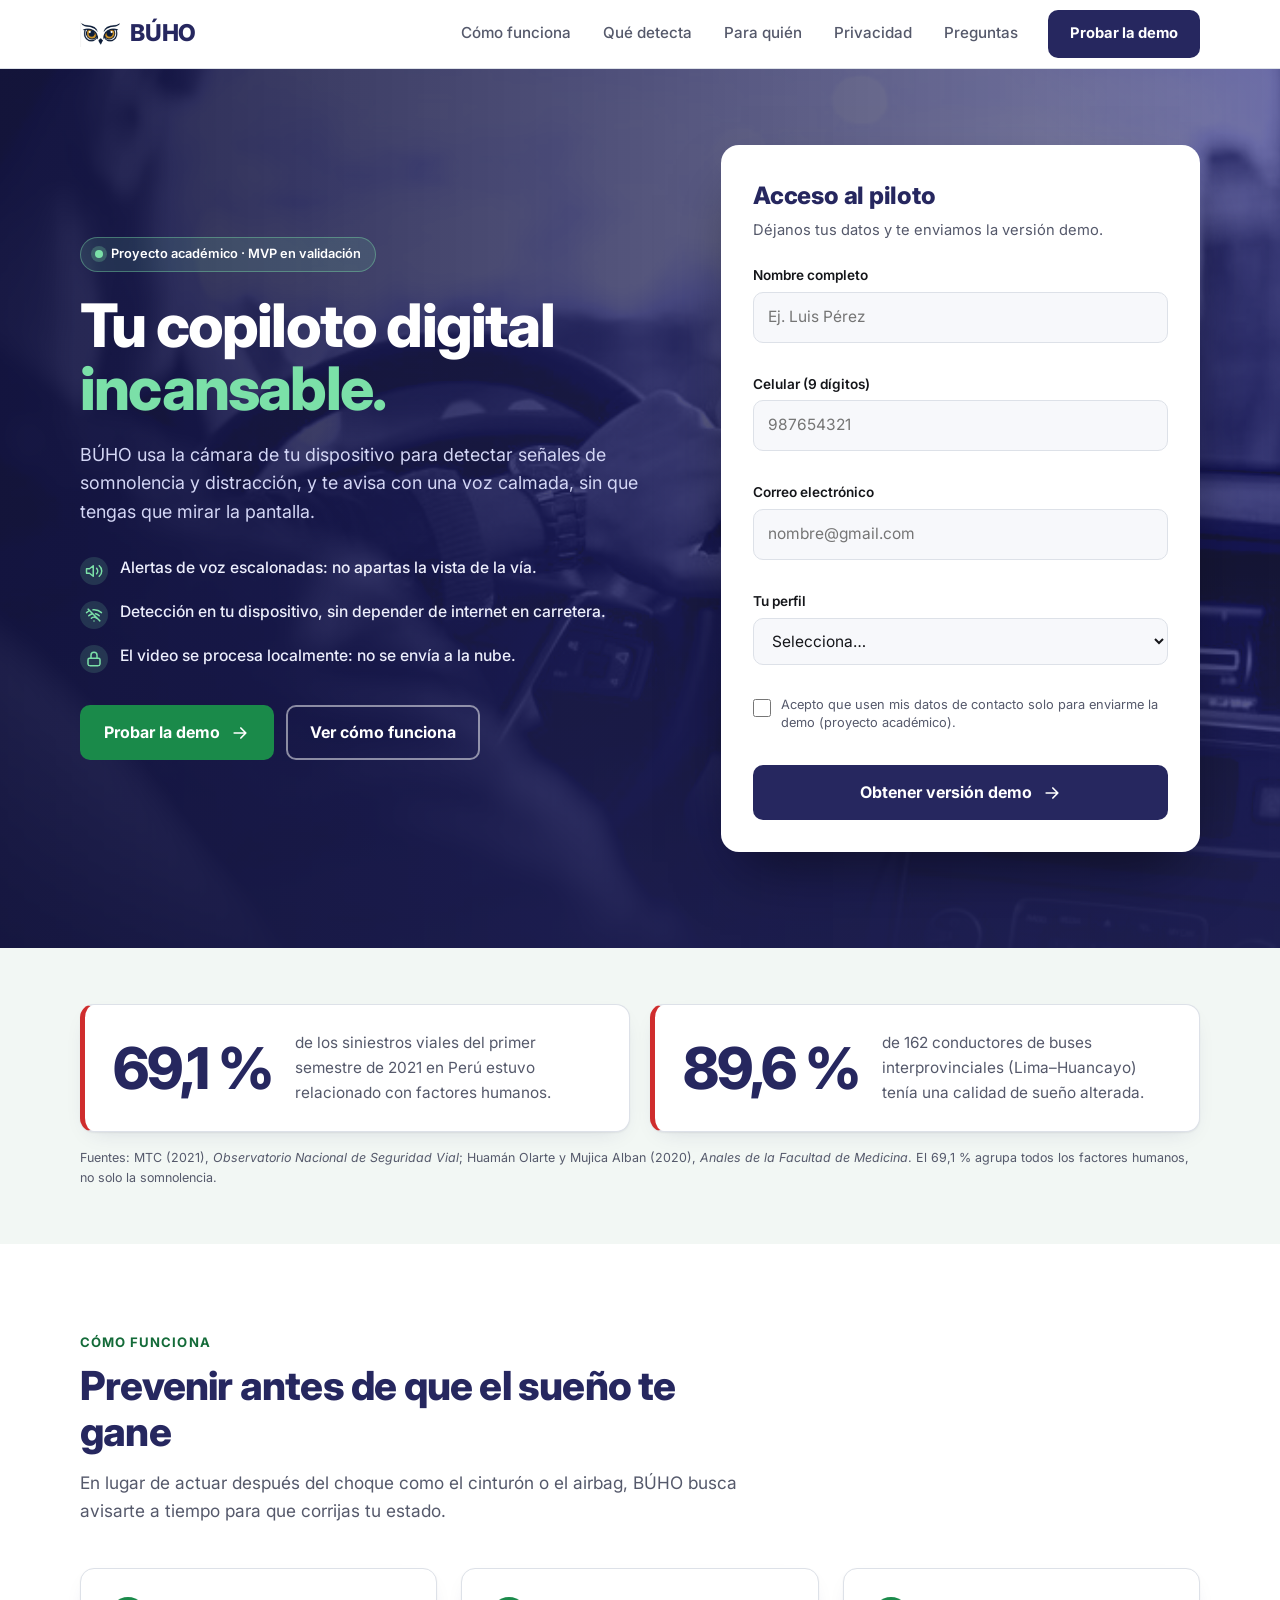
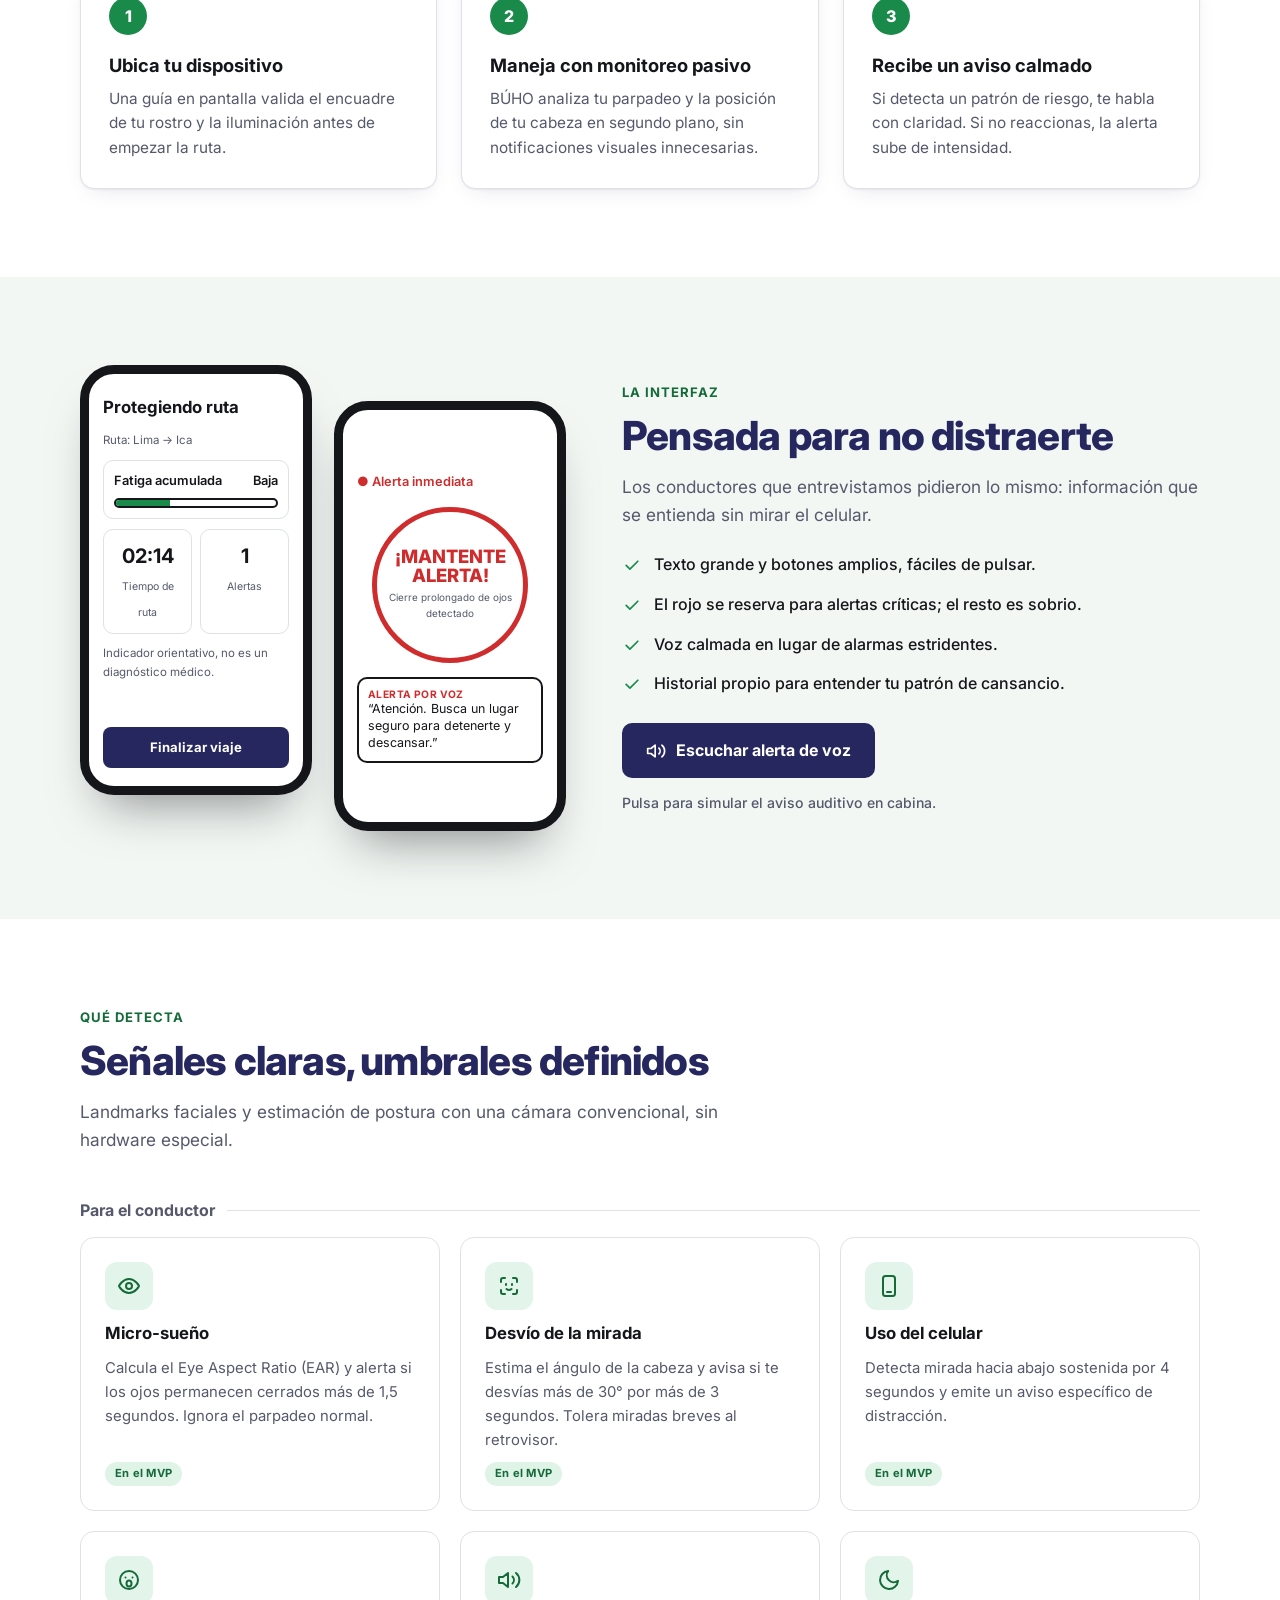
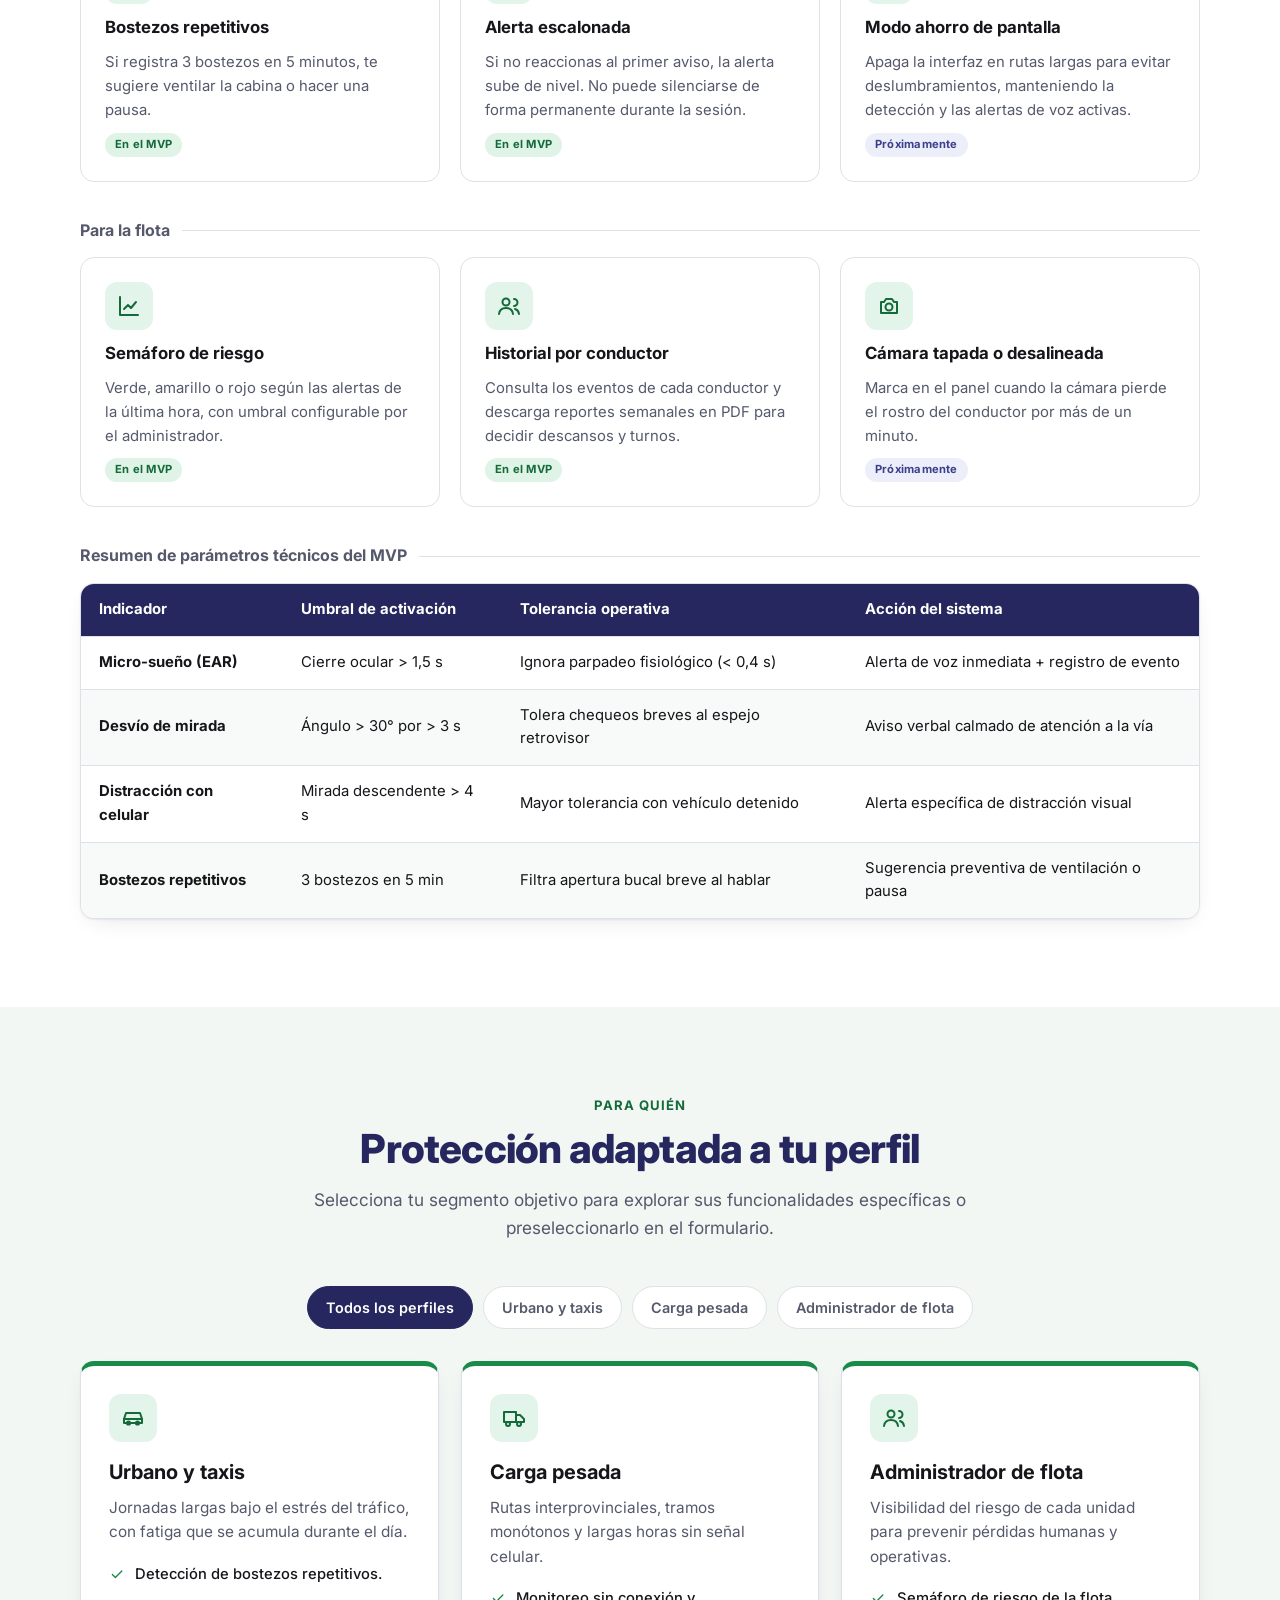
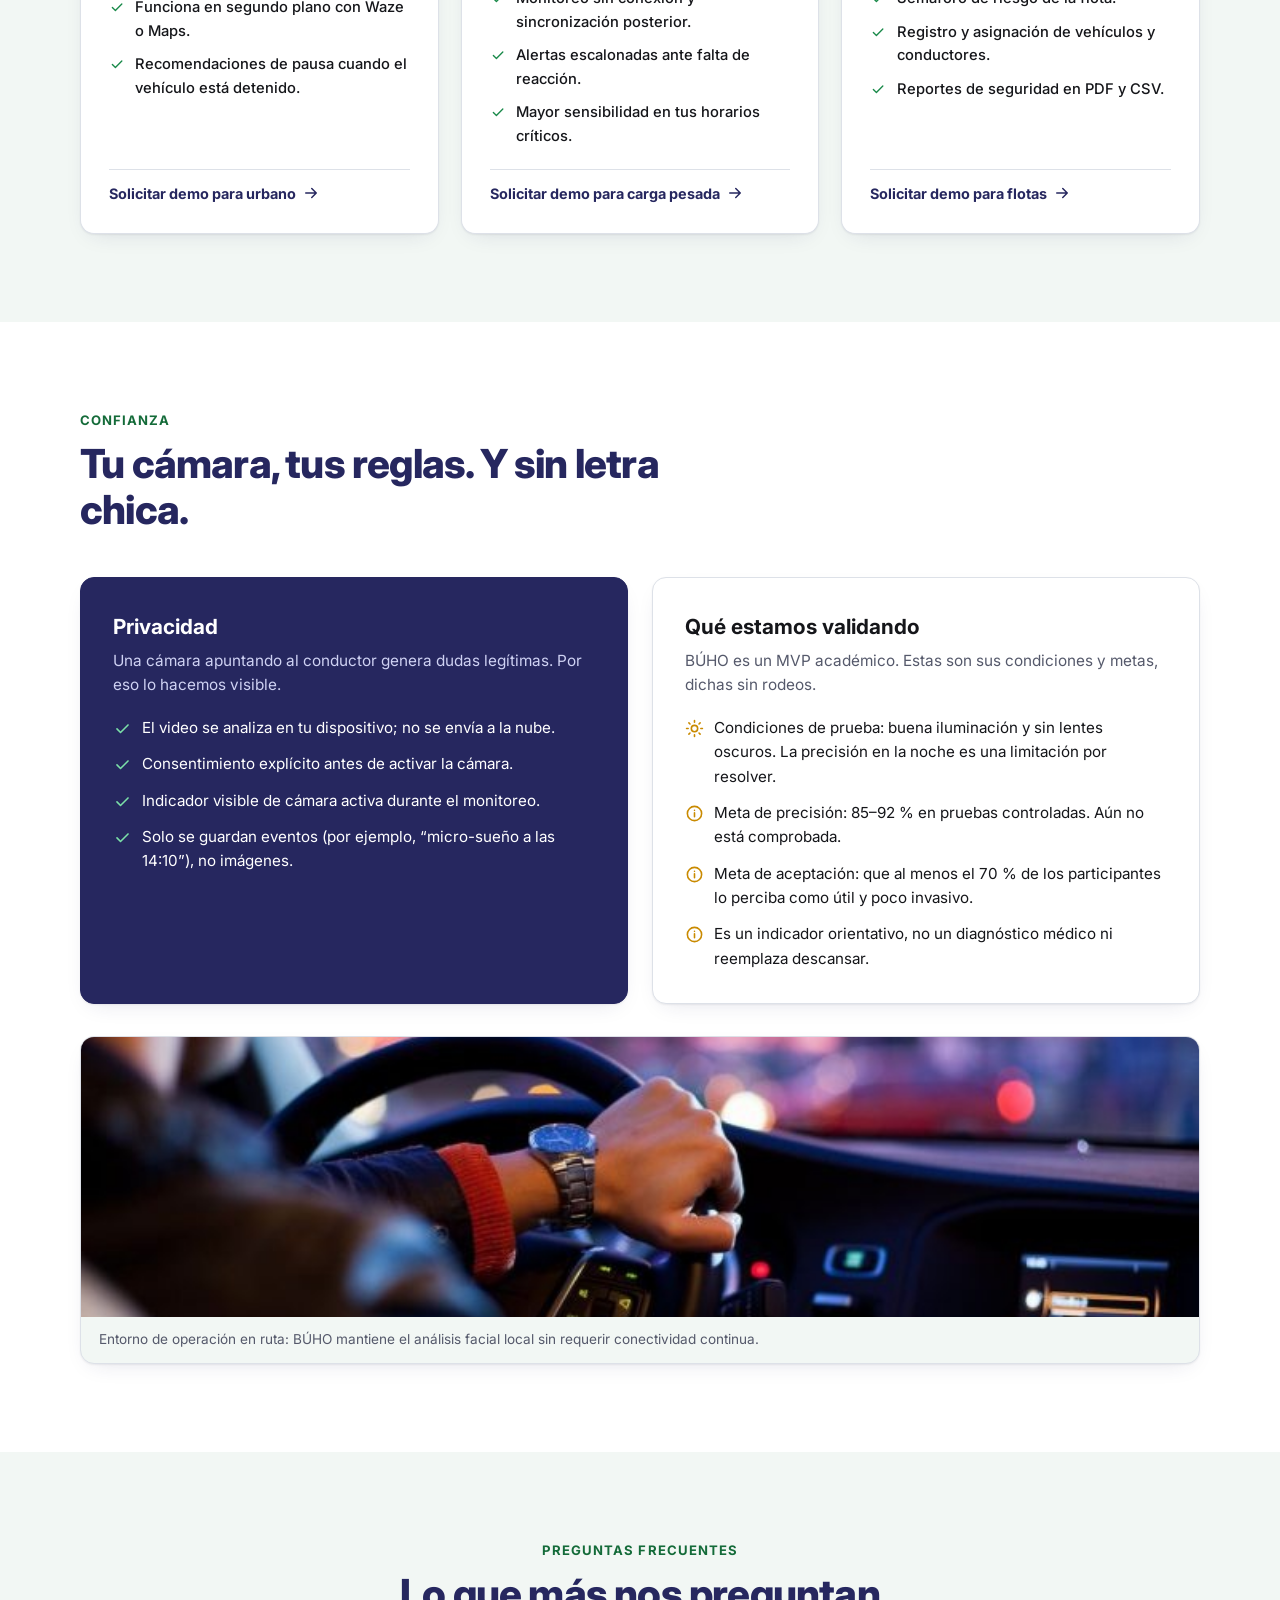
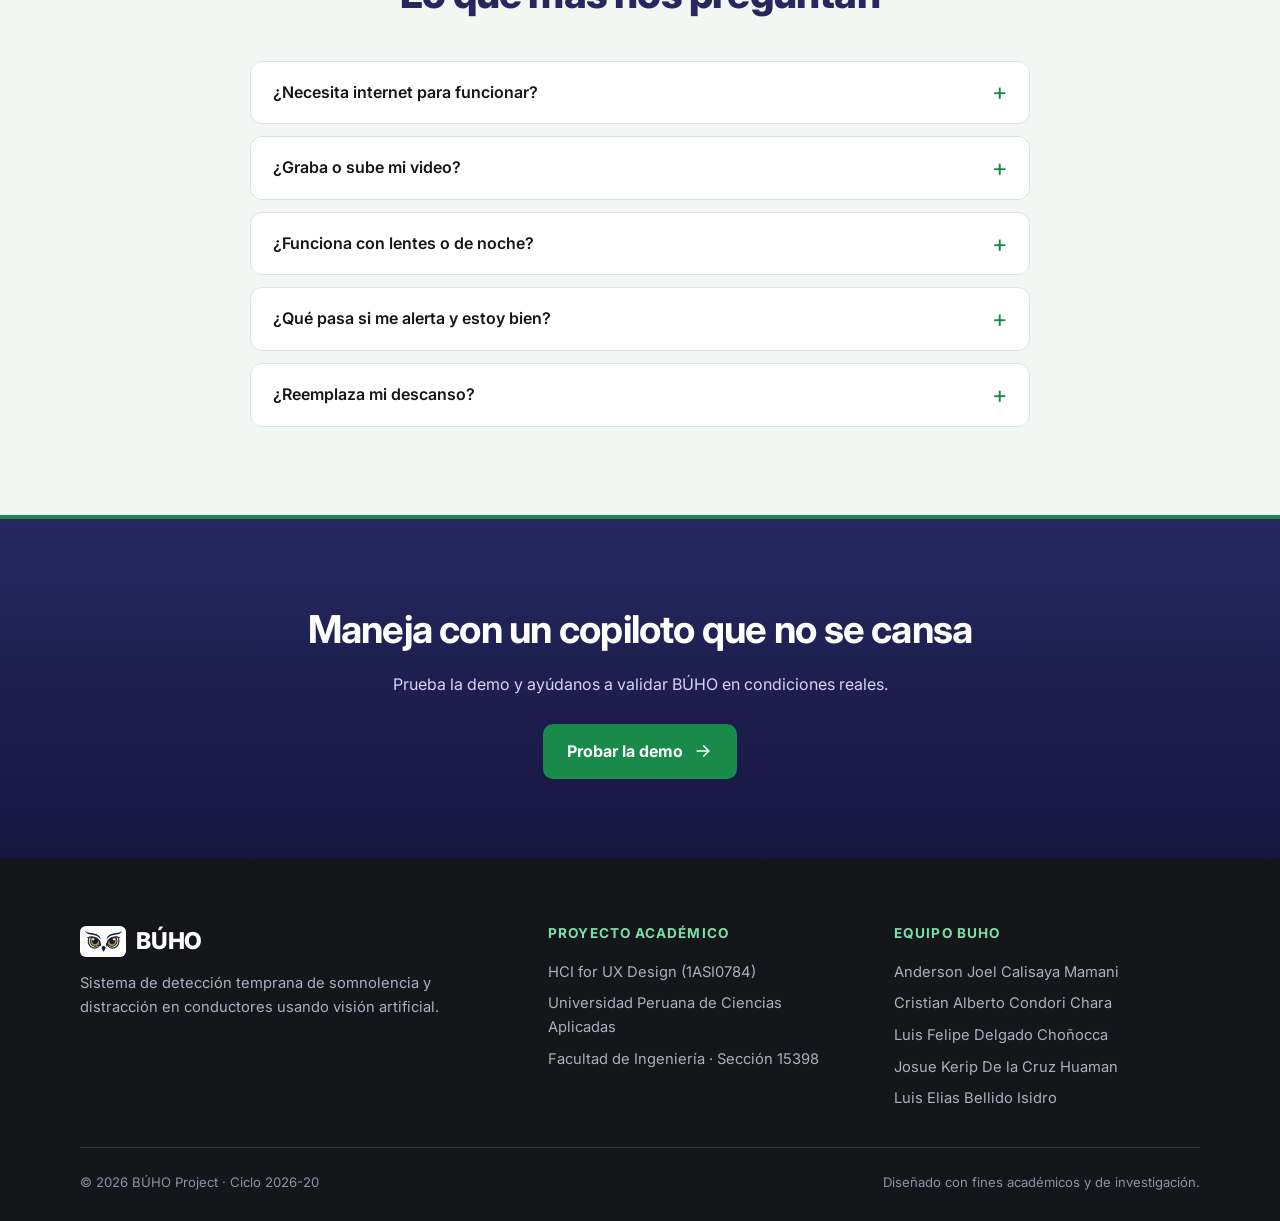
==== commit 42035ad3: "Add files via upload" ====
--- a/index.html
+++ b/index.html
@@ -5,12 +5,13 @@
   <meta name="viewport" content="width=device-width, initial-scale=1.0">
   <title>BÚHO | Tu copiloto digital incansable</title>
   <meta name="description" content="BÚHO detecta señales de somnolencia y distracción con la cámara de tu dispositivo y te avisa con una alerta de voz calmada, sin que apartes la vista de la vía.">
+  <meta name="author" content="Equipo Galácticos - UPC (1ASI0784)">
 
   <link rel="preconnect" href="https://fonts.googleapis.com">
   <link rel="preconnect" href="https://fonts.gstatic.com" crossorigin>
   <link href="https://fonts.googleapis.com/css2?family=Inter:wght@400;500;600;700;800&display=swap" rel="stylesheet">
 
-  <!-- Separación de estilos en hoja externa -->
+  <!-- Separación de estilos en hoja externa (CSS3 Best Practices) -->
   <link rel="icon" href="favicon.ico" type="image/x-icon">
   <link rel="stylesheet" href="css/styles.css">
 </head>
@@ -45,12 +46,12 @@
   <header>
     <div class="wrap barra">
       <a class="marca" href="#inicio" aria-label="BÚHO, ir al inicio">
-        <img src="[data-uri]" alt="" aria-hidden="true" width="40" height="26"> BÚHO
+        <img src="assets/images/logo-buho.png" alt="Logotipo de BÚHO" width="40" height="26"> BÚHO
       </a>
       <button class="burger" id="burger" type="button" aria-expanded="false" aria-controls="menu" aria-label="Abrir menú">
         <svg class="ico" aria-hidden="true"><use href="#i-menu"/></svg>
       </button>
-      <nav class="menu" id="menu" aria-label="Principal">
+      <nav class="menu" id="menu" aria-label="Navegación principal">
         <a href="#como-funciona">Cómo funciona</a>
         <a href="#deteccion">Qué detecta</a>
         <a href="#para-quien">Para quién</a>
@@ -62,7 +63,7 @@
   </header>
 
   <main id="contenido">
-    <!-- ================= HERO ================= -->
+    <!-- ====== HERO === -->
     <section class="hero" id="inicio" aria-labelledby="titulo-hero">
       <div class="wrap hero-grid">
         <div>
@@ -82,57 +83,62 @@
           </div>
         </div>
 
-        <!-- Formulario en contenedor complementario semántico -->
+        <!-- Formulario -->
         <aside class="form-card" id="registro" aria-labelledby="titulo-form">
           <form id="form-demo" novalidate>
-            <h2 id="titulo-form">Acceso al piloto</h2>
-            <p class="sub">Déjanos tus datos y te enviamos la versión demo.</p>
-
-            <div class="campo" id="c-nombre">
-              <label for="nombre">Nombre completo</label>
-              <input id="nombre" name="nombre" type="text" autocomplete="name" placeholder="Ej. Luis Pérez" minlength="2" required aria-describedby="e-nombre">
-              <p class="err" id="e-nombre" aria-live="polite"></p>
-            </div>
-            <div class="campo" id="c-cel">
-              <label for="cel">Celular (9 dígitos)</label>
-              <input id="cel" name="cel" type="tel" inputmode="numeric" autocomplete="tel-national" placeholder="987654321" maxlength="9" pattern="9[0-9]{8}" required aria-describedby="e-cel">
-              <p class="err" id="e-cel" aria-live="polite"></p>
-            </div>
-            <div class="campo" id="c-correo">
-              <label for="correo">Correo electrónico</label>
-              <input id="correo" name="correo" type="email" autocomplete="email" placeholder="nombre@gmail.com" required aria-describedby="e-correo">
-              <p class="err" id="e-correo" aria-live="polite"></p>
-            </div>
-            <div class="campo" id="c-perfil">
-              <label for="perfil">Tu perfil</label>
-              <select id="perfil" name="perfil" required aria-describedby="e-perfil">
-                <option value="" selected disabled>Selecciona…</option>
-                <option value="urbano">Conductor urbano (particular o taxi)</option>
-                <option value="pesada">Carga pesada o interprovincial</option>
-                <option value="gestor">Gerente o administrador de flota</option>
-              </select>
-              <p class="err" id="e-perfil" aria-live="polite"></p>
-            </div>
-            <label class="acepto" id="c-acepto" for="acepto">
-              <input type="checkbox" id="acepto" name="acepto" required aria-describedby="e-acepto">
-              <span>Acepto que usen mis datos de contacto solo para enviarme la demo (proyecto académico).</span>
-            </label>
-            <p class="err" id="e-acepto" aria-live="polite"></p>
-
-            <button type="submit" class="btn btn-primario btn-bloque">Obtener versión demo <svg class="ico" aria-hidden="true"><use href="#i-arrow"/></svg></button>
+            <fieldset class="form-fieldset">
+              <legend id="titulo-form">Acceso al piloto</legend>
+              <p class="sub">Déjanos tus datos y te enviamos la versión demo.</p>
+
+              <div class="campo" id="c-nombre">
+                <label for="nombre">Nombre completo</label>
+                <input id="nombre" name="nombre" type="text" autocomplete="name" placeholder="Ej. Luis Pérez" minlength="2" required aria-describedby="e-nombre">
+                <p class="err" id="e-nombre" aria-live="polite"></p>
+              </div>
+              <div class="campo" id="c-cel">
+                <label for="cel">Celular (9 dígitos)</label>
+                <input id="cel" name="cel" type="tel" inputmode="numeric" autocomplete="tel-national" placeholder="987654321" maxlength="9" pattern="9[0-9]8" required aria-describedby="e-cel">
+                <p class="err" id="e-cel" aria-live="polite"></p>
+              </div>
+              <div class="campo" id="c-correo">
+                <label for="correo">Correo electrónico</label>
+                <input id="correo" name="correo" type="email" autocomplete="email" placeholder="nombre@gmail.com" required aria-describedby="e-correo">
+                <p class="err" id="e-correo" aria-live="polite"></p>
+              </div>
+              <div class="campo" id="c-perfil">
+                <label for="perfil">Tu perfil</label>
+                <select id="perfil" name="perfil" required aria-describedby="e-perfil">
+                  <option value="" selected disabled>Selecciona…</option>
+                  <option value="urbano">Conductor urbano (particular o taxi)</option>
+                  <option value="pesada">Carga pesada o interprovincial</option>
+                  <option value="gestor">Gerente o administrador de flota</option>
+                </select>
+                <p class="err" id="e-perfil" aria-live="polite"></p>
+              </div>
+              <label class="acepto" id="c-acepto" for="acepto">
+                <input type="checkbox" id="acepto" name="acepto" required aria-describedby="e-acepto">
+                <span>Acepto que usen mis datos de contacto solo para enviarme la demo (proyecto académico).</span>
+              </label>
+              <p class="err" id="e-acepto" aria-live="polite"></p>
+
+              <button type="submit" class="btn btn-primario btn-bloque">Obtener versión demo <svg class="ico" aria-hidden="true"><use href="#i-arrow"/></svg></button>
+            </fieldset>
           </form>
 
           <div class="exito" id="exito" hidden>
             <svg class="ico" aria-hidden="true"><use href="#i-check"/></svg>
             <h2>¡Registro listo!</h2>
             <p id="exito-texto">Gracias, <b id="exito-nombre"></b>. Este es un demo académico: tus datos no se enviaron a ningún servidor.</p>
-            <a class="btn btn-primario" id="btn-descarga" href="#" hidden>Abrir la demo <svg class="ico" aria-hidden="true"><use href="#i-arrow"/></svg></a>
+            <div class="exito-acciones">
+              <a class="btn btn-primario" id="btn-descarga" href="https://www.figma.com/design/aOCbZjoe7BdxFTgxPzazMA/Prototipo-de-BUHO?node-id=0-1&t=YXYy5a5cdmF1ODlB-1" target="_blank" rel="noopener noreferrer">Explorar prototipo en Figma <svg class="ico" aria-hidden="true"><use href="#i-arrow"/></svg></a>
+              <button type="button" class="btn-link" id="btn-reiniciar">Registrar otro perfil</button>
+            </div>
           </div>
         </aside>
       </div>
     </section>
 
-    <!-- ================= CIFRAS ================= -->
+    <!--  CIFRAS  -->
     <section class="cifras" aria-label="Estadísticas de seguridad vial en Perú">
       <div class="wrap">
         <div class="cifras-grid">
@@ -149,7 +155,7 @@
       </div>
     </section>
 
-    <!-- ================= CÓMO FUNCIONA ================= -->
+    <!-- ==== COMO FUNCIONA ======== -->
     <section id="como-funciona" aria-labelledby="t-como">
       <div class="wrap">
         <div class="cab-seccion">
@@ -174,10 +180,10 @@
       </div>
     </section>
 
-    <!-- ================= PANTALLAS ================= -->
+    <!-- ===== PANTALLAS ======= -->
     <section class="pantallas" aria-labelledby="t-pant">
       <div class="wrap pantallas-grid">
-        <figure class="telefonos reveal" role="img" aria-label="Pantallas de la aplicación: monitoreo activo y alerta de somnolencia">
+        <figure class="telefonos reveal" aria-labelledby="fig-pantallas">
           <div class="tel" aria-hidden="true">
             <h4>Protegiendo ruta</h4>
             <small>Ruta: Lima → Ica</small>
@@ -197,6 +203,7 @@
             <div class="t-circulo"><strong>¡MANTENTE ALERTA!</strong><small>Cierre prolongado de ojos detectado</small></div>
             <div class="t-voz"><b>ALERTA POR VOZ</b>“Atención. Busca un lugar seguro para detenerte y descansar.”</div>
           </div>
+          <figcaption class="sr-only" id="fig-pantallas">Vista comparativa de las pantallas de BÚHO: monitoreo activo de ruta y alerta inmediata por cierre prolongado de ojos.</figcaption>
         </figure>
         <div>
           <p class="sobre">La interfaz</p>
@@ -208,11 +215,19 @@
             <li><svg class="ico" aria-hidden="true"><use href="#i-check"/></svg> Voz calmada en lugar de alarmas estridentes.</li>
             <li><svg class="ico" aria-hidden="true"><use href="#i-check"/></svg> Historial propio para entender tu patrón de cansancio.</li>
           </ul>
-        </div>
-      </div>
-    </section>
-
-    <!-- ================= QUÉ DETECTA ================= -->
+
+          <!-- Interacción de prueba de audio/alerta calmada -->
+          <div class="demo-voz-box">
+            <button type="button" class="btn btn-primario" id="btn-probar-voz">
+              <svg class="ico" aria-hidden="true"><use href="#i-voice"/></svg> Escuchar alerta de voz
+            </button>
+            <p class="voz-estado" id="voz-estado" aria-live="polite">Pulsa para simular el aviso auditivo en cabina.</p>
+          </div>
+        </div>
+      </div>
+    </section>
+
+    <!-- ======= QUE DETECTA ======== -->
     <section id="deteccion" aria-labelledby="t-det">
       <div class="wrap">
         <div class="cab-seccion">
@@ -282,18 +297,68 @@
             <span class="tag tag-prox">Próximamente</span>
           </article>
         </div>
-      </div>
-    </section>
-
-    <!-- ================= PARA QUIÉN ================= -->
+
+        <h3 class="grupo-titulo">Resumen de parámetros técnicos del MVP</h3>
+        <div class="tabla-contenedor reveal" role="region" aria-label="Tabla de parámetros y umbrales de detección" tabindex="0">
+          <table class="tabla-datos">
+            <thead>
+              <tr>
+                <th scope="col">Indicador</th>
+                <th scope="col">Umbral de activación</th>
+                <th scope="col">Tolerancia operativa</th>
+                <th scope="col">Acción del sistema</th>
+              </tr>
+            </thead>
+            <tbody>
+              <tr>
+                <td><strong>Micro-sueño (EAR)</strong></td>
+                <td>Cierre ocular &gt; 1,5 s</td>
+                <td>Ignora parpadeo fisiológico (&lt; 0,4 s)</td>
+                <td>Alerta de voz inmediata + registro de evento</td>
+              </tr>
+              <tr>
+                <td><strong>Desvío de mirada</strong></td>
+                <td>Ángulo &gt; 30° por &gt; 3 s</td>
+                <td>Tolera chequeos breves al espejo retrovisor</td>
+                <td>Aviso verbal calmado de atención a la vía</td>
+              </tr>
+              <tr>
+                <td><strong>Distracción con celular</strong></td>
+                <td>Mirada descendente &gt; 4 s</td>
+                <td>Mayor tolerancia con vehículo detenido</td>
+                <td>Alerta específica de distracción visual</td>
+              </tr>
+              <tr>
+                <td><strong>Bostezos repetitivos</strong></td>
+                <td>3 bostezos en 5 min</td>
+                <td>Filtra apertura bucal breve al hablar</td>
+                <td>Sugerencia preventiva de ventilación o pausa</td>
+              </tr>
+            </tbody>
+          </table>
+        </div>
+      </div>
+    </section>
+
+    <!-- ==== PARA QUIEN === -->
     <section class="segmentos" id="para-quien" aria-labelledby="t-seg">
       <div class="wrap">
         <div class="cab-seccion centro">
           <p class="sobre">Para quién</p>
           <h2 class="titulo" id="t-seg">Protección adaptada a tu perfil</h2>
-        </div>
-        <div class="seg-grid">
-          <article class="seg reveal">
+          <p class="intro">Selecciona tu segmento objetivo para explorar sus funcionalidades específicas o preseleccionarlo en el formulario.</p>
+        </div>
+
+        <!-- Selector interactivo de opciones (Capítulo V - Sección 5.3) -->
+        <div class="filtro-segmentos" role="group" aria-label="Filtrar por perfil de usuario">
+          <button type="button" class="filtro-btn activo" data-seg="todos" aria-pressed="true">Todos los perfiles</button>
+          <button type="button" class="filtro-btn" data-seg="urbano" aria-pressed="false">Urbano y taxis</button>
+          <button type="button" class="filtro-btn" data-seg="pesada" aria-pressed="false">Carga pesada</button>
+          <button type="button" class="filtro-btn" data-seg="gestor" aria-pressed="false">Administrador de flota</button>
+        </div>
+
+        <div class="seg-grid" id="seg-grid">
+          <article class="seg reveal" data-perfil="urbano">
             <div class="f-ico"><svg class="ico" aria-hidden="true"><use href="#i-car"/></svg></div>
             <h3>Urbano y taxis</h3>
             <p>Jornadas largas bajo el estrés del tráfico, con fatiga que se acumula durante el día.</p>
@@ -302,8 +367,9 @@
               <li><svg class="ico" aria-hidden="true"><use href="#i-check"/></svg> Funciona en segundo plano con Waze o Maps.</li>
               <li><svg class="ico" aria-hidden="true"><use href="#i-check"/></svg> Recomendaciones de pausa cuando el vehículo está detenido.</li>
             </ul>
-          </article>
-          <article class="seg reveal">
+            <a href="#registro" class="seg-cta" data-select-perfil="urbano">Solicitar demo para urbano <svg class="ico" aria-hidden="true"><use href="#i-arrow"/></svg></a>
+          </article>
+          <article class="seg reveal" data-perfil="pesada">
             <div class="f-ico"><svg class="ico" aria-hidden="true"><use href="#i-truck"/></svg></div>
             <h3>Carga pesada</h3>
             <p>Rutas interprovinciales, tramos monótonos y largas horas sin señal celular.</p>
@@ -312,8 +378,9 @@
               <li><svg class="ico" aria-hidden="true"><use href="#i-check"/></svg> Alertas escalonadas ante falta de reacción.</li>
               <li><svg class="ico" aria-hidden="true"><use href="#i-check"/></svg> Mayor sensibilidad en tus horarios críticos.</li>
             </ul>
-          </article>
-          <article class="seg reveal">
+            <a href="#registro" class="seg-cta" data-select-perfil="pesada">Solicitar demo para carga pesada <svg class="ico" aria-hidden="true"><use href="#i-arrow"/></svg></a>
+          </article>
+          <article class="seg reveal" data-perfil="gestor">
             <div class="f-ico"><svg class="ico" aria-hidden="true"><use href="#i-users"/></svg></div>
             <h3>Administrador de flota</h3>
             <p>Visibilidad del riesgo de cada unidad para prevenir pérdidas humanas y operativas.</p>
@@ -322,12 +389,13 @@
               <li><svg class="ico" aria-hidden="true"><use href="#i-check"/></svg> Registro y asignación de vehículos y conductores.</li>
               <li><svg class="ico" aria-hidden="true"><use href="#i-check"/></svg> Reportes de seguridad en PDF y CSV.</li>
             </ul>
-          </article>
-        </div>
-      </div>
-    </section>
-
-    <!-- ================= PRIVACIDAD Y TRANSPARENCIA ================= -->
+            <a href="#registro" class="seg-cta" data-select-perfil="gestor">Solicitar demo para flotas <svg class="ico" aria-hidden="true"><use href="#i-arrow"/></svg></a>
+          </article>
+        </div>
+      </div>
+    </section>
+
+    <!-- ==== PRIVACIDAD Y TRANSPARENCIA ====== -->
     <section id="privacidad" aria-labelledby="t-priv">
       <div class="wrap">
         <div class="cab-seccion">
@@ -356,10 +424,19 @@
             </ul>
           </article>
         </div>
-      </div>
-    </section>
-
-    <!-- ================= FAQ ================= -->
+
+        <!-- Recurso gráfico responsivo con etiqueta HTML5 <picture> -->
+        <figure class="contexto-visual reveal">
+          <picture>
+            <source media="(min-width: 768px)" srcset="assets/images/fondo.jpg">
+            <img src="assets/images/fondo.jpg" alt="Entorno de conducción asistida en carretera donde opera el monitoreo preventivo BÚHO" width="700" height="467" loading="lazy">
+          </picture>
+          <figcaption>Entorno de operación en ruta: BÚHO mantiene el análisis facial local sin requerir conectividad continua.</figcaption>
+        </figure>
+      </div>
+    </section>
+
+    <!-- = FAQ == -->
     <section id="faq" class="seccion-faq" aria-labelledby="t-faq">
       <div class="wrap">
         <div class="cab-seccion centro">
@@ -391,7 +468,7 @@
       </div>
     </section>
 
-    <!-- ================= CTA FINAL ================= -->
+    <!-- == CTA FINAL ====== -->
     <section class="cta-final" aria-labelledby="t-cta">
       <div class="wrap">
         <h2 id="t-cta">Maneja con un copiloto que no se cansa</h2>
@@ -405,30 +482,30 @@
     <div class="wrap">
       <div class="footer-grid">
         <div>
-          <div class="marca"><img src="[data-uri]" alt="" aria-hidden="true" width="40" height="26"> BÚHO</div>
+          <div class="marca"><img src="assets/images/logo-buho.png" alt="Logotipo de BÚHO" width="40" height="26"> BÚHO</div>
           <p>Sistema de detección temprana de somnolencia y distracción en conductores usando visión artificial.</p>
         </div>
         <div>
           <h4>Proyecto académico</h4>
           <ul>
-            <li>HCI for UX Design</li>
+            <li>HCI for UX Design (1ASI0784)</li>
             <li>Universidad Peruana de Ciencias Aplicadas</li>
             <li>Facultad de Ingeniería · Sección 15398</li>
           </ul>
         </div>
         <div>
-          <h4>Equipo Galácticos</h4>
+          <h4>Equipo BUHO</h4>
           <ul>
-            <li>Anderson Calisaya</li>
-            <li>Cristian Condori</li>
-            <li>Luis Felipe Delgado</li>
-            <li>Josué De la Cruz</li>
-            <li>Luis Elias Bellido</li>
+            <li>Anderson Joel Calisaya Mamani</li>
+            <li>Cristian Alberto Condori Chara</li>
+            <li>Luis Felipe Delgado Choñocca</li>
+            <li>Josue Kerip De la Cruz Huaman</li>
+            <li>Luis Elias Bellido Isidro</li>
           </ul>
         </div>
       </div>
       <div class="copy">
-        <span>© 2026 BÚHO Project</span>
+        <span>© 2026 BÚHO Project · Ciclo 2026-20</span>
         <span>Diseñado con fines académicos y de investigación.</span>
       </div>
     </div>
--- a/css/styles.css
+++ b/css/styles.css
@@ -1,5 +1,9 @@
-/* BÚHO · Landing · hoja de estilos */
-/* ===== Guía de estilos BÚHO: fondo blanco, azul marino para acciones, rojo/naranja solo para alertas ===== */
+/* ==========================================================================
+   BÚHO · Landing Page · Hoja de estilos externa (CSS3 & Responsive Design)
+   Guía visual: fondo claro (#fff / #f2f7f4), azul marino (#26275f) para acciones,
+   verde esmeralda (#1a8a4a) para acentos preventivos y rojo (#cf2d2d) solo en alertas.
+   ========================================================================== */
+
 :root {
   --navy: #26275f;
   --navy-dark: #15163f;
@@ -21,21 +25,100 @@
   --max: 1120px;
 }
 
-* { box-sizing: border-box; margin: 0; padding: 0; }
-html { scroll-behavior: smooth; scroll-padding-top: 84px; }
-body { font-family: "Inter", system-ui, "Segoe UI", sans-serif; color: var(--ink); background: #fff; line-height: 1.6; -webkit-font-smoothing: antialiased; }
-img, svg { display: block; max-width: 100%; }
+/* ---------- 1. Box Model & Reset ---------- */
+*, *::before, *::after {
+  box-sizing: border-box;
+  margin: 0;
+  padding: 0;
+}
+
+html {
+  scroll-behavior: smooth;
+  scroll-padding-top: 84px;
+}
+
+body {
+  font-family: "Inter", system-ui, "Segoe UI", sans-serif;
+  color: var(--ink);
+  background: #fff;
+  line-height: 1.6;
+  -webkit-font-smoothing: antialiased;
+}
+
+img, svg, picture {
+  display: block;
+  max-width: 100%;
+  height: auto;
+}
+
 a { color: inherit; }
-:focus-visible { outline: 3px solid #3b82f6; outline-offset: 3px; border-radius: 6px; }
-.wrap { width: min(var(--max), 100% - 40px); margin-inline: auto; }
-.ico { width: 1.25em; height: 1.25em; fill: none; stroke: currentColor; stroke-width: 2; stroke-linecap: round; stroke-linejoin: round; flex: none; }
+
+:focus-visible {
+  outline: 3px solid #3b82f6;
+  outline-offset: 3px;
+  border-radius: 6px;
+}
+
+.wrap {
+  width: min(var(--max), 100% - 40px);
+  margin-inline: auto;
+}
+
+.ico {
+  width: 1.25em;
+  height: 1.25em;
+  fill: none;
+  stroke: currentColor;
+  stroke-width: 2;
+  stroke-linecap: round;
+  stroke-linejoin: round;
+  flex: none;
+}
+
 .svg-sprite { position: absolute; }
 
-.skip { position: absolute; left: 12px; top: -60px; background: var(--navy); color: #fff; padding: 10px 16px; border-radius: 8px; z-index: 2000; text-decoration: none; font-weight: 600; }
+.sr-only {
+  position: absolute;
+  width: 1px;
+  height: 1px;
+  padding: 0;
+  margin: -1px;
+  overflow: hidden;
+  clip: rect(0, 0, 0, 0);
+  white-space: nowrap;
+  border: 0;
+}
+
+.skip {
+  position: absolute;
+  left: 12px;
+  top: -60px;
+  background: var(--navy);
+  color: #fff;
+  padding: 10px 16px;
+  border-radius: 8px;
+  z-index: 2000;
+  text-decoration: none;
+  font-weight: 600;
+}
 .skip:focus { top: 12px; }
 
-/* ---------- Botones ---------- */
-.btn { display: inline-flex; align-items: center; justify-content: center; gap: 10px; border: 2px solid transparent; border-radius: 10px; padding: 13px 22px; font: inherit; font-weight: 700; font-size: 1rem; cursor: pointer; text-decoration: none; transition: background .2s, color .2s, border-color .2s, transform .2s; }
+/* ---------- 2. Botones y Pseudoclases ---------- */
+.btn {
+  display: inline-flex;
+  align-items: center;
+  justify-content: center;
+  gap: 10px;
+  border: 2px solid transparent;
+  border-radius: 10px;
+  padding: 13px 22px;
+  font: inherit;
+  font-weight: 700;
+  font-size: 1rem;
+  cursor: pointer;
+  text-decoration: none;
+  transition: background .2s, color .2s, border-color .2s, transform .2s;
+}
 .btn-primario { background: var(--navy); color: #fff; }
 .btn-primario:hover { background: var(--navy-dark); transform: translateY(-1px); }
 .btn-borde { background: transparent; color: #fff; border-color: rgba(255, 255, 255, .5); }
@@ -46,81 +129,480 @@
 .btn-verde:hover { background: var(--green-dark); transform: translateY(-1px); }
 .btn-bloque { width: 100%; }
 
-/* ---------- Cabecera ---------- */
-header { position: sticky; top: 0; z-index: 1000; background: rgba(255, 255, 255, .92); backdrop-filter: blur(10px); -webkit-backdrop-filter: blur(10px); border-bottom: 1px solid var(--line); }
-.barra { display: flex; align-items: center; justify-content: space-between; height: 68px; gap: 16px; }
-.marca { display: flex; align-items: center; gap: 10px; font-weight: 800; font-size: 1.45rem; color: var(--navy); text-decoration: none; letter-spacing: -.01em; }
-.marca img { width: 40px; height: auto; }
-.menu { display: flex; align-items: center; gap: 28px; }
-.menu a:not(.btn) { text-decoration: none; color: var(--muted); font-weight: 500; font-size: .95rem; padding: 6px 2px; border-bottom: 2px solid transparent; }
-.menu a:not(.btn):hover { color: var(--navy); border-color: var(--green); }
-.menu .btn { padding: 10px 20px; font-size: .92rem; }
-.burger { display: none; background: none; border: 1.5px solid var(--line); border-radius: 10px; width: 44px; height: 44px; place-items: center; color: var(--navy); cursor: pointer; }
-
-/* ---------- Hero ---------- */
-.hero { position: relative; color: #fff; background: var(--navy-dark); padding: 76px 0 96px; overflow: hidden; isolation: isolate; }
-/* Foto de fondo teñida de azul (duotono): la imagen aporta la luminosidad y el azul marino el color */
-.hero::before { content: ""; position: absolute; inset: 0; z-index: -2; background: var(--navy) url("../assets/images/fondo.jpg") center / cover no-repeat; background-blend-mode: luminosity; filter: saturate(1.1) contrast(1.05); }
-/* Degradado para que el texto siempre se lea bien */
-.hero::after { content: ""; position: absolute; inset: 0; z-index: -1; background: linear-gradient(90deg, rgba(21, 22, 63, .92) 0%, rgba(30, 31, 82, .78) 45%, rgba(38, 39, 95, .55) 100%), linear-gradient(180deg, rgba(21, 22, 63, .0) 55%, rgba(21, 22, 63, .9) 100%); }
-.hero-grid { display: grid; grid-template-columns: 1.1fr .9fr; gap: 56px; align-items: center; }
-.etiqueta { display: inline-flex; align-items: center; gap: 8px; background: rgba(123, 224, 168, .12); border: 1px solid rgba(123, 224, 168, .4); padding: 6px 14px; border-radius: 999px; font-size: .8rem; font-weight: 600; margin-bottom: 22px; }
-.punto { width: 8px; height: 8px; border-radius: 50%; background: var(--mint); box-shadow: 0 0 0 4px rgba(123, 224, 168, .25); }
-.hero h1 { font-size: clamp(2.3rem, 5.4vw, 3.75rem); line-height: 1.06; letter-spacing: -.03em; font-weight: 800; margin-bottom: 20px; }
-.hero h1 em { font-style: normal; color: var(--mint); }
-.hero .lead { font-size: 1.12rem; color: #d3d6f5; max-width: 34em; margin-bottom: 28px; }
-.puntos-clave { list-style: none; display: grid; gap: 14px; margin-bottom: 32px; }
-.puntos-clave li { display: flex; gap: 12px; align-items: flex-start; color: #eceefc; font-weight: 500; font-size: .98rem; }
-.puntos-clave .ico { margin-top: 2px; color: var(--mint); background: rgba(123, 224, 168, .16); padding: 5px; border-radius: 50%; width: 28px; height: 28px; }
-.hero-acciones { display: flex; flex-wrap: wrap; gap: 12px; }
-
-/* Formulario */
-.form-card { background: #fff; color: var(--ink); border-radius: 18px; padding: 32px; box-shadow: 0 30px 60px -20px rgba(0, 0, 0, .55); }
-.form-card h2 { font-size: 1.5rem; color: var(--navy); letter-spacing: -.01em; }
-.form-card .sub { color: var(--muted); font-size: .92rem; margin: 4px 0 22px; }
+.btn-link {
+  background: none;
+  border: none;
+  color: var(--navy);
+  font: inherit;
+  font-size: .88rem;
+  font-weight: 600;
+  text-decoration: underline;
+  cursor: pointer;
+  margin-top: 10px;
+}
+.btn-link:hover { color: var(--green-dark); }
+
+/* ---------- 3. Cabecera y Navegación Flexbox ---------- */
+header {
+  position: sticky;
+  top: 0;
+  z-index: 1000;
+  background: rgba(255, 255, 255, .94);
+  backdrop-filter: blur(10px);
+  -webkit-backdrop-filter: blur(10px);
+  border-bottom: 1px solid var(--line);
+}
+
+.barra {
+  display: flex;
+  align-items: center;
+  justify-content: space-between;
+  height: 68px;
+  gap: 16px;
+}
+
+.marca {
+  display: flex;
+  align-items: center;
+  gap: 10px;
+  font-weight: 800;
+  font-size: 1.45rem;
+  color: var(--navy);
+  text-decoration: none;
+  letter-spacing: -.01em;
+}
+
+.marca img {
+  width: 40px;
+  height: auto;
+}
+
+.menu {
+  display: flex;
+  align-items: center;
+  gap: 28px;
+}
+
+.menu a:not(.btn) {
+  text-decoration: none;
+  color: var(--muted);
+  font-weight: 500;
+  font-size: .95rem;
+  padding: 6px 2px;
+  border-bottom: 2px solid transparent;
+  transition: color .2s, border-color .2s;
+}
+
+.menu a:not(.btn):hover {
+  color: var(--navy);
+  border-color: var(--green);
+}
+
+.menu .btn {
+  padding: 10px 20px;
+  font-size: .92rem;
+}
+
+.burger {
+  display: none;
+  background: none;
+  border: 1.5px solid var(--line);
+  border-radius: 10px;
+  width: 44px;
+  height: 44px;
+  place-items: center;
+  color: var(--navy);
+  cursor: pointer;
+}
+
+/* ---------- 4. Hero & Tipografía Fluida ---------- */
+.hero {
+  position: relative;
+  color: #fff;
+  background: var(--navy-dark);
+  padding: 76px 0 96px;
+  overflow: hidden;
+  isolation: isolate;
+}
+
+.hero::before {
+  content: "";
+  position: absolute;
+  inset: 0;
+  z-index: -2;
+  background: var(--navy) url("../assets/images/fondo.jpg") center / cover no-repeat;
+  background-blend-mode: luminosity;
+  filter: saturate(1.1) contrast(1.05);
+}
+
+.hero::after {
+  content: "";
+  position: absolute;
+  inset: 0;
+  z-index: -1;
+  background: linear-gradient(90deg, rgba(21, 22, 63, .92) 0%, rgba(30, 31, 82, .78) 45%, rgba(38, 39, 95, .55) 100%),
+              linear-gradient(180deg, rgba(21, 22, 63, .0) 55%, rgba(21, 22, 63, .9) 100%);
+}
+
+.hero-grid {
+  display: grid;
+  grid-template-columns: 1.1fr .9fr;
+  gap: 56px;
+  align-items: center;
+}
+
+.etiqueta {
+  display: inline-flex;
+  align-items: center;
+  gap: 8px;
+  background: rgba(123, 224, 168, .12);
+  border: 1px solid rgba(123, 224, 168, .4);
+  padding: 6px 14px;
+  border-radius: 999px;
+  font-size: .8rem;
+  font-weight: 600;
+  margin-bottom: 22px;
+}
+
+.punto {
+  width: 8px;
+  height: 8px;
+  border-radius: 50%;
+  background: var(--mint);
+  box-shadow: 0 0 0 4px rgba(123, 224, 168, .25);
+}
+
+.hero h1 {
+  font-size: clamp(2.3rem, 5.4vw, 3.75rem);
+  line-height: 1.06;
+  letter-spacing: -.03em;
+  font-weight: 800;
+  margin-bottom: 20px;
+}
+
+.hero h1 em {
+  font-style: normal;
+  color: var(--mint);
+}
+
+.hero .lead {
+  font-size: 1.12rem;
+  color: #d3d6f5;
+  max-width: 34em;
+  margin-bottom: 28px;
+}
+
+.puntos-clave {
+  list-style: none;
+  display: grid;
+  gap: 14px;
+  margin-bottom: 32px;
+}
+
+.puntos-clave li {
+  display: flex;
+  gap: 12px;
+  align-items: flex-start;
+  color: #eceefc;
+  font-weight: 500;
+  font-size: .98rem;
+}
+
+.puntos-clave .ico {
+  margin-top: 2px;
+  color: var(--mint);
+  background: rgba(123, 224, 168, .16);
+  padding: 5px;
+  border-radius: 50%;
+  width: 28px;
+  height: 28px;
+}
+
+.hero-acciones {
+  display: flex;
+  flex-wrap: wrap;
+  gap: 12px;
+}
+
+/* ---------- 5. Formulario con Fieldset ---------- */
+.form-card {
+  background: #fff;
+  color: var(--ink);
+  border-radius: 18px;
+  padding: 32px;
+  box-shadow: 0 30px 60px -20px rgba(0, 0, 0, .55);
+}
+
+.form-fieldset {
+  border: none;
+  padding: 0;
+  margin: 0;
+}
+
+.form-fieldset legend {
+  font-size: 1.5rem;
+  font-weight: 800;
+  color: var(--navy);
+  letter-spacing: -.01em;
+}
+
+.form-card .sub {
+  color: var(--muted);
+  font-size: .92rem;
+  margin: 4px 0 22px;
+}
+
 .campo { margin-bottom: 14px; }
-.campo label { display: block; font-weight: 600; font-size: .85rem; margin-bottom: 5px; }
-.campo input, .campo select { width: 100%; padding: 12px 14px; border: 1.5px solid var(--line); border-radius: 10px; background: #f7f8fb; font: inherit; font-size: .97rem; color: var(--ink); transition: border-color .2s, box-shadow .2s, background .2s; }
-.campo input:focus, .campo select:focus { outline: none; border-color: var(--navy); background: #fff; box-shadow: 0 0 0 4px rgba(38, 39, 95, .12); }
-.campo.error input, .campo.error select { border-color: var(--danger); }
-.err { color: var(--danger); font-size: .8rem; min-height: 1.1em; margin-top: 3px; }
-.acepto { display: flex; gap: 10px; align-items: flex-start; font-size: .8rem; color: var(--muted); margin: 6px 0 4px; line-height: 1.45; }
-.acepto input { margin-top: 3px; width: 18px; height: 18px; accent-color: var(--navy); flex: none; }
+
+.campo label {
+  display: block;
+  font-weight: 600;
+  font-size: .85rem;
+  margin-bottom: 5px;
+}
+
+.campo input,
+.campo select {
+  width: 100%;
+  padding: 12px 14px;
+  border: 1.5px solid var(--line);
+  border-radius: 10px;
+  background: #f7f8fb;
+  font: inherit;
+  font-size: .97rem;
+  color: var(--ink);
+  transition: border-color .2s, box-shadow .2s, background .2s;
+}
+
+.campo input:focus,
+.campo select:focus {
+  outline: none;
+  border-color: var(--navy);
+  background: #fff;
+  box-shadow: 0 0 0 4px rgba(38, 39, 95, .12);
+}
+
+.campo.error input,
+.campo.error select {
+  border-color: var(--danger);
+}
+
+.err {
+  color: var(--danger);
+  font-size: .8rem;
+  min-height: 1.1em;
+  margin-top: 3px;
+}
+
+.acepto {
+  display: flex;
+  gap: 10px;
+  align-items: flex-start;
+  font-size: .8rem;
+  color: var(--muted);
+  margin: 6px 0 4px;
+  line-height: 1.45;
+}
+
+.acepto input {
+  margin-top: 3px;
+  width: 18px;
+  height: 18px;
+  accent-color: var(--navy);
+  flex: none;
+}
+
 .acepto.error { color: var(--danger); }
 #e-acepto { margin-bottom: 14px; }
-.exito { text-align: center; padding: 18px 4px; }
-.exito .ico { width: 54px; height: 54px; margin: 0 auto 14px; color: var(--ok); background: #e3f4ea; border-radius: 50%; padding: 13px; }
-.exito h2 { margin-bottom: 8px; }
-.exito p { color: var(--muted); font-size: .95rem; margin-bottom: 16px; }
-
-/* ---------- Secciones ---------- */
+
+.exito {
+  text-align: center;
+  padding: 18px 4px;
+}
+
+.exito .ico {
+  width: 54px;
+  height: 54px;
+  margin: 0 auto 14px;
+  color: var(--ok);
+  background: #e3f4ea;
+  border-radius: 50%;
+  padding: 13px;
+}
+
+.exito h2 {
+  font-size: 1.45rem;
+  color: var(--navy);
+  margin-bottom: 8px;
+}
+
+.exito p {
+  color: var(--muted);
+  font-size: .95rem;
+  margin-bottom: 16px;
+}
+
+.exito-acciones {
+  display: flex;
+  flex-direction: column;
+  align-items: center;
+  gap: 6px;
+}
+
+/* ---------- 6. Secciones Generales ---------- */
 section { padding: 88px 0; }
-.cab-seccion { max-width: 680px; margin-bottom: 44px; }
-.cab-seccion.centro { margin-inline: auto; text-align: center; }
-.sobre { color: var(--green-dark); font-weight: 700; font-size: .82rem; letter-spacing: .08em; text-transform: uppercase; margin-bottom: 10px; }
-h2.titulo { font-size: clamp(1.8rem, 3.6vw, 2.5rem); line-height: 1.15; letter-spacing: -.02em; color: var(--navy); font-weight: 800; }
-.cab-seccion p.intro, .intro-pantallas { color: var(--muted); font-size: 1.08rem; margin-top: 14px; }
-
-/* Cifras */
-.cifras { background: var(--bg); padding: 56px 0; }
-.cifras-grid { display: grid; grid-template-columns: repeat(2, 1fr); gap: 20px; }
-.cifra { background: #fff; border: 1px solid var(--line); border-left: 5px solid var(--danger); border-radius: var(--radius); padding: 26px 28px; display: flex; gap: 22px; align-items: center; box-shadow: var(--shadow); }
-.cifra strong { font-size: clamp(2.6rem, 5vw, 3.6rem); line-height: 1; letter-spacing: -.03em; color: var(--navy); font-weight: 800; white-space: nowrap; }
-.cifra p { color: var(--muted); font-size: .96rem; }
-.fuente { margin-top: 16px; font-size: .78rem; color: var(--muted); }
-
-/* Cómo funciona */
-.pasos { list-style: none; display: grid; grid-template-columns: repeat(3, 1fr); gap: 24px; counter-reset: paso; }
-.paso { position: relative; background: #fff; border: 1px solid var(--line); border-radius: var(--radius); padding: 28px; box-shadow: var(--shadow); counter-increment: paso; }
-.paso::before { content: counter(paso); display: grid; place-items: center; width: 38px; height: 38px; border-radius: 50%; background: var(--green); color: #fff; font-weight: 800; margin-bottom: 16px; }
-.paso h3 { font-size: 1.15rem; margin-bottom: 6px; color: var(--ink); }
-.paso p { color: var(--muted); font-size: .96rem; }
-
-/* Pantallas */
+
+.cab-seccion {
+  max-width: 680px;
+  margin-bottom: 44px;
+}
+
+.cab-seccion.centro {
+  margin-inline: auto;
+  text-align: center;
+}
+
+.sobre {
+  color: var(--green-dark);
+  font-weight: 700;
+  font-size: .82rem;
+  letter-spacing: .08em;
+  text-transform: uppercase;
+  margin-bottom: 10px;
+}
+
+h2.titulo {
+  font-size: clamp(1.8rem, 3.6vw, 2.5rem);
+  line-height: 1.15;
+  letter-spacing: -.02em;
+  color: var(--navy);
+  font-weight: 800;
+}
+
+.cab-seccion p.intro,
+.intro-pantallas {
+  color: var(--muted);
+  font-size: 1.08rem;
+  margin-top: 14px;
+}
+
+/* ---------- 7. Cifras ---------- */
+.cifras {
+  background: var(--bg);
+  padding: 56px 0;
+}
+
+.cifras-grid {
+  display: grid;
+  grid-template-columns: repeat(2, 1fr);
+  gap: 20px;
+}
+
+.cifra {
+  background: #fff;
+  border: 1px solid var(--line);
+  border-left: 5px solid var(--danger);
+  border-radius: var(--radius);
+  padding: 26px 28px;
+  display: flex;
+  gap: 22px;
+  align-items: center;
+  box-shadow: var(--shadow);
+}
+
+.cifra strong {
+  font-size: clamp(2.6rem, 5vw, 3.6rem);
+  line-height: 1;
+  letter-spacing: -.03em;
+  color: var(--navy);
+  font-weight: 800;
+  white-space: nowrap;
+}
+
+.cifra p {
+  color: var(--muted);
+  font-size: .96rem;
+}
+
+.fuente {
+  margin-top: 16px;
+  font-size: .78rem;
+  color: var(--muted);
+}
+
+/* ---------- 8. Cómo funciona ---------- */
+.pasos {
+  list-style: none;
+  display: grid;
+  grid-template-columns: repeat(3, 1fr);
+  gap: 24px;
+  counter-reset: paso;
+}
+
+.paso {
+  position: relative;
+  background: #fff;
+  border: 1px solid var(--line);
+  border-radius: var(--radius);
+  padding: 28px;
+  box-shadow: var(--shadow);
+  counter-increment: paso;
+}
+
+.paso::before {
+  content: counter(paso);
+  display: grid;
+  place-items: center;
+  width: 38px;
+  height: 38px;
+  border-radius: 50%;
+  background: var(--green);
+  color: #fff;
+  font-weight: 800;
+  margin-bottom: 16px;
+}
+
+.paso h3 {
+  font-size: 1.15rem;
+  margin-bottom: 6px;
+  color: var(--ink);
+}
+
+.paso p {
+  color: var(--muted);
+  font-size: .96rem;
+}
+
+/* ---------- 9. Pantallas & Demo Voz ---------- */
 .pantallas { background: var(--bg); }
-.pantallas-grid { display: grid; grid-template-columns: .9fr 1.1fr; gap: 56px; align-items: center; }
-.telefonos { display: flex; gap: 22px; justify-content: center; align-items: flex-start; }
-.tel { width: 232px; border: 9px solid var(--ink); border-radius: 34px; background: #fff; padding: 20px 14px 18px; box-shadow: 0 30px 50px -24px rgba(21, 22, 26, .5); min-height: 430px; display: flex; flex-direction: column; gap: 10px; }
+
+.pantallas-grid {
+  display: grid;
+  grid-template-columns: .9fr 1.1fr;
+  gap: 56px;
+  align-items: center;
+}
+
+.telefonos {
+  display: flex;
+  gap: 22px;
+  justify-content: center;
+  align-items: flex-start;
+}
+
+.tel {
+  width: 232px;
+  border: 9px solid var(--ink);
+  border-radius: 34px;
+  background: #fff;
+  padding: 20px 14px 18px;
+  box-shadow: 0 30px 50px -24px rgba(21, 22, 26, .5);
+  min-height: 430px;
+  display: flex;
+  flex-direction: column;
+  gap: 10px;
+}
+
 .tel:nth-child(2) { margin-top: 36px; }
 .tel h4 { font-size: 1.05rem; color: var(--ink); }
 .tel small { color: var(--muted); font-size: .72rem; }
@@ -139,90 +621,504 @@
 .t-circulo small { margin-top: 5px; font-size: .62rem; }
 .t-voz { border: 2px solid var(--ink); border-radius: 10px; padding: 9px; text-align: left; font-size: .78rem; line-height: 1.35; }
 .t-voz b { display: block; color: var(--danger); font-size: .64rem; letter-spacing: .04em; }
-.lista-tick { list-style: none; display: grid; gap: 14px; margin-top: 24px; }
-.lista-tick li { display: flex; gap: 12px; color: var(--ink); font-weight: 500; }
-.lista-tick .ico { color: var(--ok); margin-top: 3px; }
-
-/* Qué detecta */
-.grupo-titulo { font-size: 1rem; font-weight: 700; color: var(--muted); margin: 0 0 14px; display: flex; align-items: center; gap: 12px; }
-.grupo-titulo::after { content: ""; flex: 1; height: 1px; background: var(--line); }
-.grid-cards { display: grid; grid-template-columns: repeat(3, 1fr); gap: 20px; margin-bottom: 36px; }
-.feature { background: #fff; border: 1px solid var(--line); border-radius: var(--radius); padding: 24px; display: flex; flex-direction: column; gap: 10px; transition: box-shadow .25s, transform .25s, border-color .25s; }
-.feature:hover { box-shadow: var(--shadow); transform: translateY(-3px); border-color: #a9d9bc; }
-.f-ico { width: 48px; height: 48px; border-radius: 12px; background: var(--green-soft); color: var(--green-dark); display: grid; place-items: center; }
-.f-ico .ico { width: 24px; height: 24px; }
+
+.lista-tick {
+  list-style: none;
+  display: grid;
+  gap: 14px;
+  margin-top: 24px;
+}
+
+.lista-tick li {
+  display: flex;
+  gap: 12px;
+  color: var(--ink);
+  font-weight: 500;
+}
+
+.lista-tick .ico {
+  color: var(--ok);
+  margin-top: 3px;
+}
+
+.demo-voz-box {
+  margin-top: 26px;
+  display: flex;
+  flex-wrap: wrap;
+  align-items: center;
+  gap: 14px;
+}
+
+.voz-estado {
+  font-size: .88rem;
+  color: var(--muted);
+  font-weight: 500;
+}
+
+/* ---------- 10. Qué detecta & Tabla de Parámetros ---------- */
+.grupo-titulo {
+  font-size: 1rem;
+  font-weight: 700;
+  color: var(--muted);
+  margin: 0 0 14px;
+  display: flex;
+  align-items: center;
+  gap: 12px;
+}
+
+.grupo-titulo::after {
+  content: "";
+  flex: 1;
+  height: 1px;
+  background: var(--line);
+}
+
+.grid-cards {
+  display: grid;
+  grid-template-columns: repeat(3, 1fr);
+  gap: 20px;
+  margin-bottom: 36px;
+}
+
+.feature {
+  background: #fff;
+  border: 1px solid var(--line);
+  border-radius: var(--radius);
+  padding: 24px;
+  display: flex;
+  flex-direction: column;
+  gap: 10px;
+  transition: box-shadow .25s, transform .25s, border-color .25s;
+}
+
+.feature:hover {
+  box-shadow: var(--shadow);
+  transform: translateY(-3px);
+  border-color: #a9d9bc;
+}
+
+.f-ico {
+  width: 48px;
+  height: 48px;
+  border-radius: 12px;
+  background: var(--green-soft);
+  color: var(--green-dark);
+  display: grid;
+  place-items: center;
+}
+
+.f-ico .ico {
+  width: 24px;
+  height: 24px;
+}
+
 .feature h3 { font-size: 1.05rem; }
-.feature p { color: var(--muted); font-size: .93rem; flex: 1; }
-.tag { align-self: flex-start; font-size: .7rem; font-weight: 700; padding: 3px 10px; border-radius: 999px; letter-spacing: .02em; }
+
+.feature p {
+  color: var(--muted);
+  font-size: .93rem;
+  flex: 1;
+}
+
+.tag {
+  align-self: flex-start;
+  font-size: .7rem;
+  font-weight: 700;
+  padding: 3px 10px;
+  border-radius: 999px;
+  letter-spacing: .02em;
+}
+
 .tag-mvp { background: #dff3e7; color: #146b39; }
 .tag-prox { background: #eceefa; color: #3c3f8a; }
 
-/* Segmentos */
+/* Tabla técnica CSS3 */
+.tabla-contenedor {
+  overflow-x: auto;
+  border: 1px solid var(--line);
+  border-radius: var(--radius);
+  box-shadow: var(--shadow);
+  background: #fff;
+}
+
+.tabla-datos {
+  width: 100%;
+  border-collapse: collapse;
+  text-align: left;
+  font-size: .93rem;
+}
+
+.tabla-datos thead {
+  background: var(--navy);
+  color: #fff;
+}
+
+.tabla-datos th,
+.tabla-datos td {
+  padding: 14px 18px;
+  border-bottom: 1px solid var(--line);
+}
+
+.tabla-datos tbody tr:nth-child(even) {
+  background: #f8faf9;
+}
+
+.tabla-datos tbody tr:hover {
+  background: var(--green-soft);
+}
+
+.tabla-datos tbody tr:last-child td {
+  border-bottom: none;
+}
+
+/* ---------- 11. Segmentos y Selección Interactiva ---------- */
 .segmentos { background: var(--bg); }
-.seg-grid { display: grid; grid-template-columns: repeat(3, 1fr); gap: 22px; }
-.seg { background: #fff; border: 1px solid var(--line); border-top: 5px solid var(--green); border-radius: var(--radius); padding: 28px; box-shadow: var(--shadow); display: flex; flex-direction: column; }
+
+.filtro-segmentos {
+  display: flex;
+  flex-wrap: wrap;
+  justify-content: center;
+  gap: 10px;
+  margin-bottom: 32px;
+}
+
+.filtro-btn {
+  border: 1.5px solid var(--line);
+  background: #fff;
+  color: var(--muted);
+  padding: 9px 18px;
+  border-radius: 999px;
+  font: inherit;
+  font-size: .9rem;
+  font-weight: 600;
+  cursor: pointer;
+  transition: background .2s, color .2s, border-color .2s;
+}
+
+.filtro-btn:hover {
+  border-color: var(--navy);
+  color: var(--navy);
+}
+
+.filtro-btn.activo {
+  background: var(--navy);
+  border-color: var(--navy);
+  color: #fff;
+}
+
+.seg-grid {
+  display: grid;
+  grid-template-columns: repeat(3, 1fr);
+  gap: 22px;
+}
+
+.seg {
+  background: #fff;
+  border: 1px solid var(--line);
+  border-top: 5px solid var(--green);
+  border-radius: var(--radius);
+  padding: 28px;
+  box-shadow: var(--shadow);
+  display: flex;
+  flex-direction: column;
+  transition: opacity .25s, transform .25s, border-color .25s;
+}
+
+.seg.destacado {
+  border-color: var(--navy);
+  box-shadow: 0 12px 28px -10px rgba(38, 39, 95, .28);
+}
+
+.seg.atenuado {
+  opacity: .48;
+}
+
 .seg .f-ico { margin-bottom: 14px; }
 .seg h3 { font-size: 1.25rem; margin-bottom: 8px; }
-.seg > p { color: var(--muted); font-size: .96rem; margin-bottom: 18px; }
-.seg ul { list-style: none; display: grid; gap: 10px; margin-top: auto; }
-.seg li { display: flex; gap: 10px; font-size: .92rem; font-weight: 500; }
-.seg li .ico { color: var(--ok); margin-top: 3px; width: 1.1em; height: 1.1em; }
-
-/* Privacidad y transparencia */
-.dos-col { display: grid; grid-template-columns: 1fr 1fr; gap: 24px; }
-.panel { border-radius: var(--radius); padding: 32px; border: 1px solid var(--line); background: #fff; box-shadow: var(--shadow); }
-.panel.oscuro { background: var(--navy); color: #fff; border-color: var(--navy); }
-.panel h3 { font-size: 1.3rem; margin-bottom: 6px; }
-.panel > p { color: var(--muted); margin-bottom: 18px; font-size: .96rem; }
+
+.seg > p {
+  color: var(--muted);
+  font-size: .96rem;
+  margin-bottom: 18px;
+}
+
+.seg ul {
+  list-style: none;
+  display: grid;
+  gap: 10px;
+  margin-bottom: 20px;
+}
+
+.seg li {
+  display: flex;
+  gap: 10px;
+  font-size: .92rem;
+  font-weight: 500;
+}
+
+.seg li .ico {
+  color: var(--ok);
+  margin-top: 3px;
+  width: 1.1em;
+  height: 1.1em;
+}
+
+.seg-cta {
+  margin-top: auto;
+  display: inline-flex;
+  align-items: center;
+  gap: 6px;
+  color: var(--navy);
+  font-weight: 700;
+  font-size: .9rem;
+  text-decoration: none;
+  padding-top: 12px;
+  border-top: 1px solid var(--line);
+}
+
+.seg-cta:hover { color: var(--green-dark); }
+
+/* ---------- 12. Privacidad, Transparencia & Picture ---------- */
+.dos-col {
+  display: grid;
+  grid-template-columns: 1fr 1fr;
+  gap: 24px;
+}
+
+.panel {
+  border-radius: var(--radius);
+  padding: 32px;
+  border: 1px solid var(--line);
+  background: #fff;
+  box-shadow: var(--shadow);
+}
+
+.panel.oscuro {
+  background: var(--navy);
+  color: #fff;
+  border-color: var(--navy);
+}
+
+.panel h3 {
+  font-size: 1.3rem;
+  margin-bottom: 6px;
+}
+
+.panel > p {
+  color: var(--muted);
+  margin-bottom: 18px;
+  font-size: .96rem;
+}
+
 .panel.oscuro > p { color: #cfd2f3; }
-.panel ul { list-style: none; display: grid; gap: 12px; }
-.panel li { display: flex; gap: 10px; font-size: .95rem; }
-.panel li .ico { margin-top: 3px; flex: none; }
+
+.panel ul {
+  list-style: none;
+  display: grid;
+  gap: 12px;
+}
+
+.panel li {
+  display: flex;
+  gap: 10px;
+  font-size: .95rem;
+}
+
+.panel li .ico {
+  margin-top: 3px;
+  flex: none;
+}
+
 .panel.oscuro li .ico { color: #7be0a8; }
 .panel:not(.oscuro) li .ico { color: var(--warn); }
 
-/* FAQ */
+.contexto-visual {
+  margin-top: 32px;
+  border-radius: var(--radius);
+  overflow: hidden;
+  border: 1px solid var(--line);
+  background: var(--bg);
+  box-shadow: var(--shadow);
+}
+
+.contexto-visual img {
+  width: 100%;
+  max-height: 280px;
+  object-fit: cover;
+}
+
+.contexto-visual figcaption {
+  padding: 12px 18px;
+  font-size: .85rem;
+  color: var(--muted);
+}
+
+/* ---------- 13. FAQ ---------- */
 .seccion-faq { background: var(--bg); }
-.faq { max-width: 780px; margin-inline: auto; display: grid; gap: 12px; }
-.faq details { background: #fff; border: 1px solid var(--line); border-radius: 12px; }
-.faq summary { list-style: none; cursor: pointer; padding: 18px 22px; font-weight: 600; display: flex; justify-content: space-between; align-items: center; gap: 16px; }
+
+.faq {
+  max-width: 780px;
+  margin-inline: auto;
+  display: grid;
+  gap: 12px;
+}
+
+.faq details {
+  background: #fff;
+  border: 1px solid var(--line);
+  border-radius: 12px;
+}
+
+.faq summary {
+  list-style: none;
+  cursor: pointer;
+  padding: 18px 22px;
+  font-weight: 600;
+  display: flex;
+  justify-content: space-between;
+  align-items: center;
+  gap: 16px;
+}
+
 .faq summary::-webkit-details-marker { display: none; }
-.faq summary::after { content: "+"; font-size: 1.5rem; line-height: 1; color: var(--green); font-weight: 400; }
+
+.faq summary::after {
+  content: "+";
+  font-size: 1.5rem;
+  line-height: 1;
+  color: var(--green);
+  font-weight: 400;
+}
+
 .faq details[open] summary::after { content: "−"; }
-.faq details[open] { border-color: #a9d9bc; box-shadow: var(--shadow); }
-.faq details p { padding: 0 22px 20px; color: var(--muted); }
-
-/* CTA final */
-.cta-final { background: linear-gradient(180deg, var(--navy) 0%, var(--navy-dark) 100%); border-top: 4px solid var(--green); color: #fff; text-align: center; padding: 80px 0; }
-.cta-final h2 { font-size: clamp(1.7rem, 3.6vw, 2.4rem); letter-spacing: -.02em; margin-bottom: 12px; }
-.cta-final p { color: #d3d6f5; max-width: 560px; margin: 0 auto 26px; }
-
-/* Footer */
-footer { background: var(--ink); color: #fff; padding: 64px 0 28px; }
-.footer-grid { display: grid; grid-template-columns: 1.4fr 1fr 1fr; gap: 40px; padding-bottom: 36px; border-bottom: 1px solid rgba(255, 255, 255, .12); margin-bottom: 24px; }
-footer .marca { color: #fff; margin-bottom: 12px; }
-footer .marca img { background: #fff; border-radius: 6px; padding: 3px 4px; width: 46px; }
-footer p, footer li { color: #aab0c4; font-size: .92rem; }
-footer h4 { font-size: .85rem; letter-spacing: .08em; text-transform: uppercase; margin-bottom: 16px; color: var(--mint); }
-footer ul { list-style: none; display: grid; gap: 8px; }
-.copy { display: flex; justify-content: space-between; flex-wrap: wrap; gap: 12px; color: #8c93a8; font-size: .82rem; }
-
-/* ---------- Animación de entrada (con respaldo sin JS) ---------- */
-.js .reveal { opacity: 0; transform: translateY(18px); transition: opacity .6s ease, transform .6s ease; }
-.js .reveal.visto { opacity: 1; transform: none; }
+
+.faq details[open] {
+  border-color: #a9d9bc;
+  box-shadow: var(--shadow);
+}
+
+.faq details p {
+  padding: 0 22px 20px;
+  color: var(--muted);
+}
+
+/* ---------- 14. CTA Final ---------- */
+.cta-final {
+  background: linear-gradient(180deg, var(--navy) 0%, var(--navy-dark) 100%);
+  border-top: 4px solid var(--green);
+  color: #fff;
+  text-align: center;
+  padding: 80px 0;
+}
+
+.cta-final h2 {
+  font-size: clamp(1.7rem, 3.6vw, 2.4rem);
+  letter-spacing: -.02em;
+  margin-bottom: 12px;
+}
+
+.cta-final p {
+  color: #d3d6f5;
+  max-width: 560px;
+  margin: 0 auto 26px;
+}
+
+/* ---------- 15. Footer ---------- */
+footer {
+  background: var(--ink);
+  color: #fff;
+  padding: 64px 0 28px;
+}
+
+.footer-grid {
+  display: grid;
+  grid-template-columns: 1.4fr 1fr 1fr;
+  gap: 40px;
+  padding-bottom: 36px;
+  border-bottom: 1px solid rgba(255, 255, 255, .12);
+  margin-bottom: 24px;
+}
+
+footer .marca {
+  color: #fff;
+  margin-bottom: 12px;
+}
+
+footer .marca img {
+  background: #fff;
+  border-radius: 6px;
+  padding: 3px 4px;
+  width: 46px;
+}
+
+footer p,
+footer li {
+  color: #aab0c4;
+  font-size: .92rem;
+}
+
+footer h4 {
+  font-size: .85rem;
+  letter-spacing: .08em;
+  text-transform: uppercase;
+  margin-bottom: 16px;
+  color: var(--mint);
+}
+
+footer ul {
+  list-style: none;
+  display: grid;
+  gap: 8px;
+}
+
+.copy {
+  display: flex;
+  justify-content: space-between;
+  flex-wrap: wrap;
+  gap: 12px;
+  color: #8c93a8;
+  font-size: .82rem;
+}
+
+/* ---------- 16. Animación de entrada y Accesibilidad ---------- */
+.js .reveal {
+  opacity: 0;
+  transform: translateY(18px);
+  transition: opacity .6s ease, transform .6s ease;
+}
+
+.js .reveal.visto {
+  opacity: 1;
+  transform: none;
+}
+
 @media (prefers-reduced-motion: reduce) {
   html { scroll-behavior: auto; }
   .js .reveal { opacity: 1; transform: none; transition: none; }
-  .btn, .feature { transition: none; }
-}
-
-/* ---------- Responsive ---------- */
+  .btn, .feature, .seg { transition: none; }
+}
+
+/* ---------- 17. Media Queries (Tablet <= 980px, Mobile <= 760px) ---------- */
 @media (max-width: 980px) {
-  .hero-grid, .pantallas-grid, .dos-col { grid-template-columns: 1fr; gap: 40px; }
-  .pasos, .seg-grid { grid-template-columns: 1fr; }
-  .grid-cards { grid-template-columns: repeat(2, 1fr); }
-  .footer-grid { grid-template-columns: 1fr 1fr; }
-  .footer-grid > :first-child { grid-column: 1 / -1; }
+  .hero-grid,
+  .pantallas-grid,
+  .dos-col {
+    grid-template-columns: 1fr;
+    gap: 40px;
+  }
+  .pasos,
+  .seg-grid {
+    grid-template-columns: 1fr;
+  }
+  .grid-cards {
+    grid-template-columns: repeat(2, 1fr);
+  }
+  .footer-grid {
+    grid-template-columns: 1fr 1fr;
+  }
+  .footer-grid > :first-child {
+    grid-column: 1 / -1;
+  }
 }
 
 @media (max-width: 760px) {
@@ -230,14 +1126,38 @@
   section { padding: 64px 0; }
   .hero { padding: 48px 0 64px; }
   .burger { display: grid; }
-  .menu { position: absolute; left: 0; right: 0; top: 68px; background: #fff; border-bottom: 1px solid var(--line); flex-direction: column; align-items: stretch; gap: 0; padding: 8px 20px 20px; display: none; box-shadow: 0 16px 24px -16px rgba(0, 0, 0, .25); }
+  .menu {
+    position: absolute;
+    left: 0;
+    right: 0;
+    top: 68px;
+    background: #fff;
+    border-bottom: 1px solid var(--line);
+    flex-direction: column;
+    align-items: stretch;
+    gap: 0;
+    padding: 8px 20px 20px;
+    display: none;
+    box-shadow: 0 16px 24px -16px rgba(0, 0, 0, .25);
+  }
   .menu.abierto { display: flex; }
-  .menu a:not(.btn) { padding: 14px 2px; border-bottom: 1px solid var(--line); font-size: 1rem; }
+  .menu a:not(.btn) {
+    padding: 14px 2px;
+    border-bottom: 1px solid var(--line);
+    font-size: 1rem;
+  }
   .menu .btn { margin-top: 14px; }
   .cifras-grid { grid-template-columns: 1fr; }
-  .cifra { flex-direction: column; align-items: flex-start; gap: 8px; }
-  .telefonos { flex-direction: column; align-items: center; }
+  .cifra {
+    flex-direction: column;
+    align-items: flex-start;
+    gap: 8px;
+  }
+  .telefonos {
+    flex-direction: column;
+    align-items: center;
+  }
   .tel:nth-child(2) { margin-top: 0; }
   .form-card { padding: 24px 20px; }
   .footer-grid { grid-template-columns: 1fr; }
-}+}
